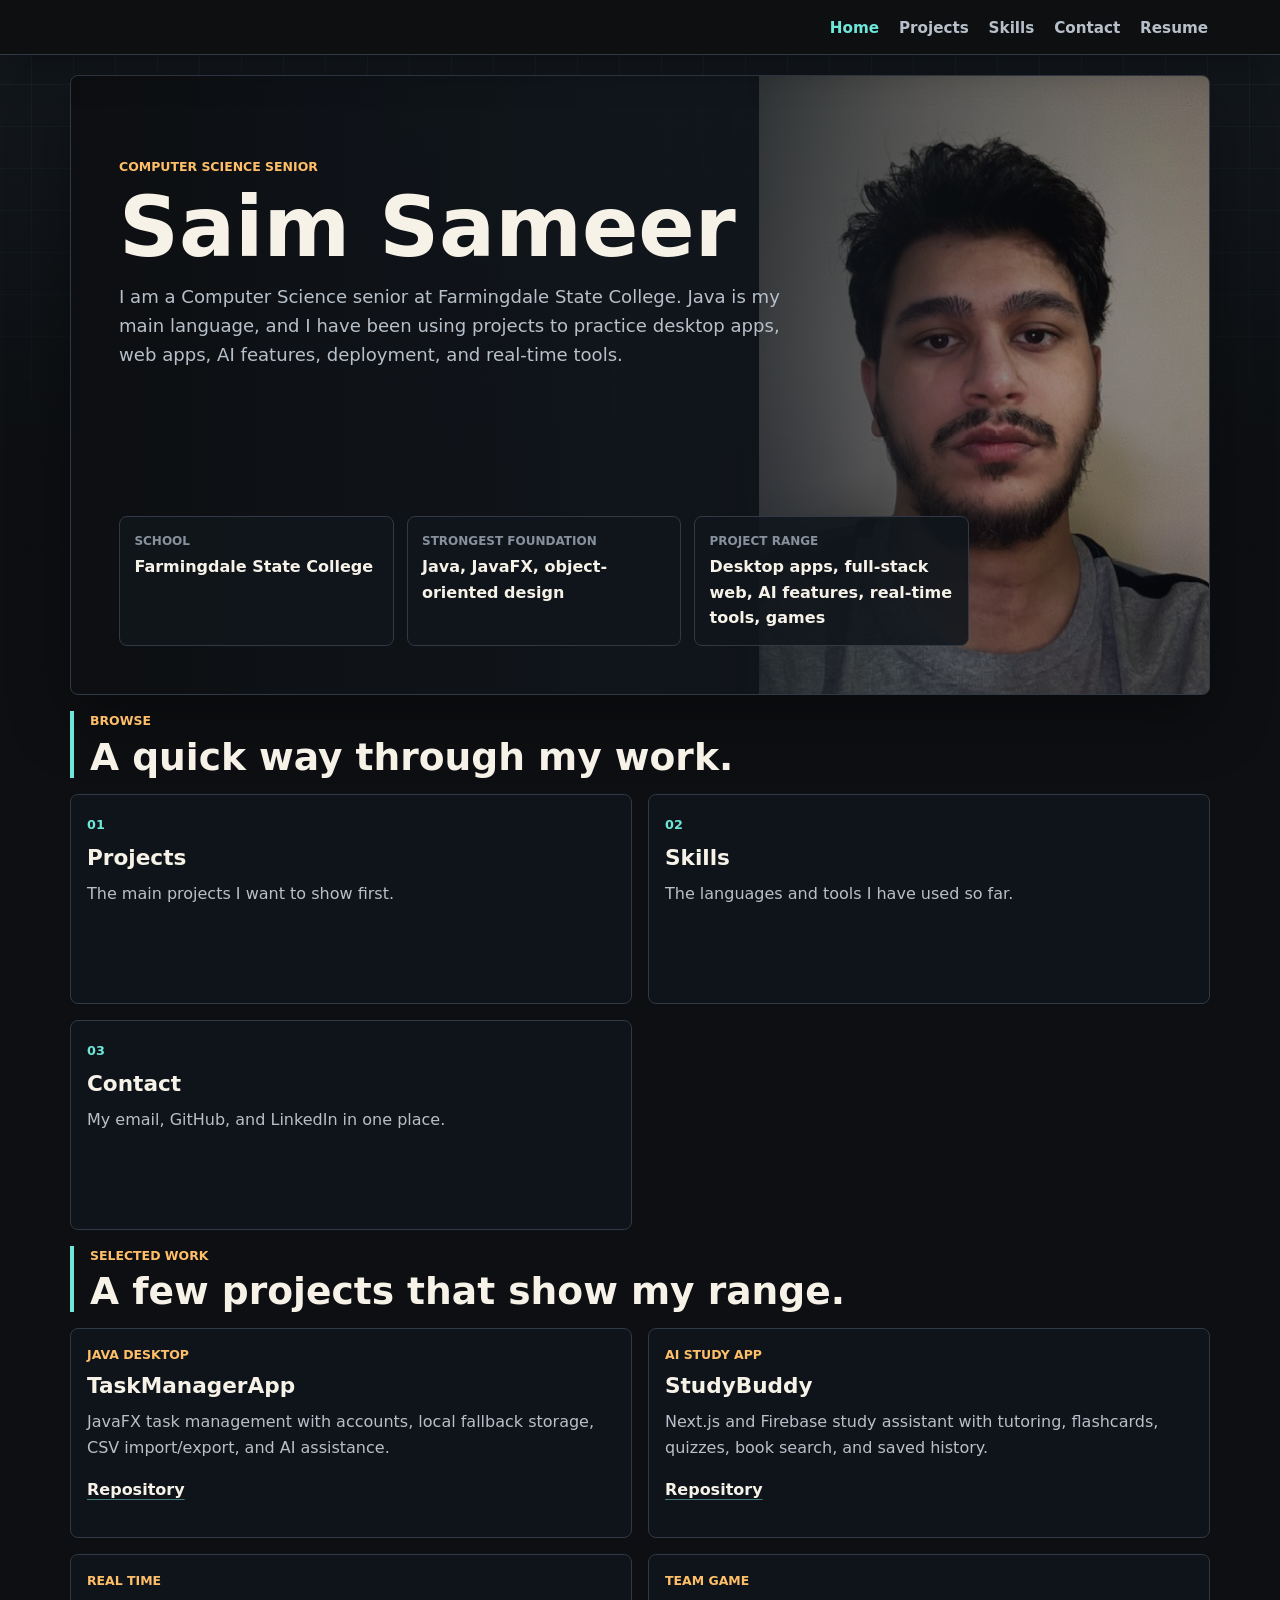
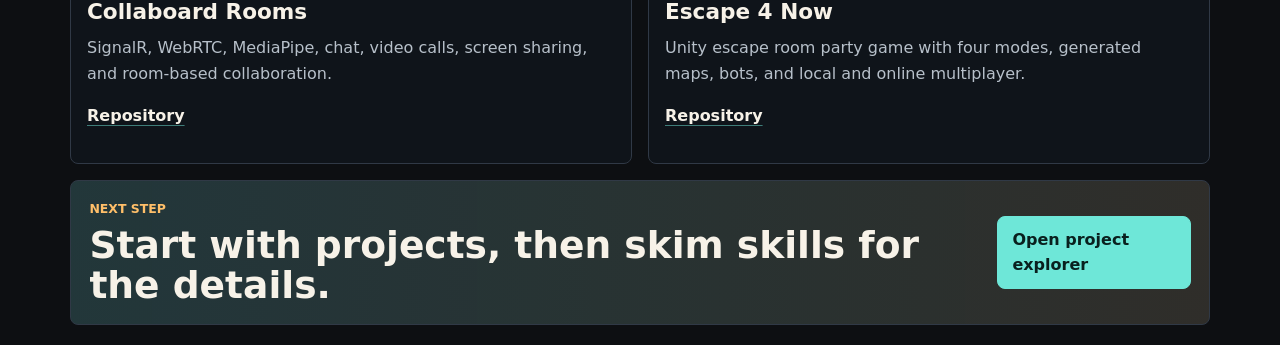
==== index.html @ d72682ab "Add Escape 4 Now, resume, and site polish - Add Escape 4 Now to projects, home spotlight, and skills" ====
<!DOCTYPE html>
<html lang="en">
<head>
    <meta charset="UTF-8">
    <meta name="viewport" content="width=device-width, initial-scale=1">
    <meta
            name="description"
            content="Saim Sameer is a senior Computer Science student at Farmingdale State College with a Java-first foundation and project experience across desktop, web, AI, and real-time applications."
    >
    <meta
            http-equiv="Content-Security-Policy"
            content="default-src 'self'; img-src 'self'; style-src 'self'; script-src 'self'; connect-src 'self'; font-src 'self'; media-src 'self'; frame-src 'none'; base-uri 'self'; form-action 'none'; object-src 'none'; upgrade-insecure-requests"
    >
    <meta name="referrer" content="strict-origin-when-cross-origin">
    <link rel="icon" href="favicon.svg" type="image/svg+xml">
    <meta property="og:type" content="website">
    <meta property="og:site_name" content="Saim Sameer">
    <meta property="og:title" content="Saim Sameer | Computer Science Senior">
    <meta property="og:description" content="Saim Sameer is a senior Computer Science student at Farmingdale State College with a Java-first foundation and project experience across desktop, web, AI, and real-time applications.">
    <meta property="og:url" content="https://sames007.github.io/">
    <meta property="og:image" content="https://sames007.github.io/image/profile.jpg">
    <meta property="og:image:width" content="640">
    <meta property="og:image:height" content="466">
    <meta property="og:image:alt" content="Saim Sameer">
    <meta name="twitter:card" content="summary">
    <title>Saim Sameer | Computer Science Senior</title>
    <link rel="preload" href="image/profile.jpg" as="image">
    <link rel="stylesheet" href="style.css?v=15">
</head>
<body>
<a class="skip-link" href="#content">Skip to content</a>
<div class="page-grid" aria-hidden="true"></div>

<header class="site-header">
    <nav class="site-nav" aria-label="Primary navigation">
        <ul>
            <li><a href="index.html" aria-current="page">Home</a></li>
            <li><a href="projects.html">Projects</a></li>
            <li><a href="skills.html">Skills</a></li>
            <li><a href="contact.html">Contact</a></li>
            <li><a href="resume.pdf" target="_blank" rel="noopener noreferrer">Resume</a></li>
        </ul>
    </nav>
</header>

<main id="content">
    <section class="hero-shell" aria-labelledby="hero-title">
        <div class="hero-copy">
            <p class="eyebrow">Computer Science Senior</p>
            <h1 id="hero-title">Saim Sameer</h1>
            <p>
                I am a Computer Science senior at Farmingdale State College. Java is my
                main language, and I have been using projects to practice desktop apps,
                web apps, AI features, deployment, and real-time tools.
            </p>
        </div>

        <aside class="hero-facts" aria-label="Profile summary">
            <div>
                <span>School</span>
                <strong>Farmingdale State College</strong>
            </div>
            <div>
                <span>Strongest foundation</span>
                <strong>Java, JavaFX, object-oriented design</strong>
            </div>
            <div>
                <span>Project range</span>
                <strong>Desktop apps, full-stack web, AI features, real-time tools, games</strong>
            </div>
        </aside>
    </section>

    <section class="route-section" aria-labelledby="route-title">
        <div class="section-heading">
            <p class="eyebrow">Browse</p>
            <h2 id="route-title">A quick way through my work.</h2>
        </div>
        <div class="route-grid">
            <a class="route-card" href="projects.html">
                <span>01</span>
                <strong>Projects</strong>
                <p>The main projects I want to show first.</p>
            </a>
            <a class="route-card" href="skills.html">
                <span>02</span>
                <strong>Skills</strong>
                <p>The languages and tools I have used so far.</p>
            </a>
            <a class="route-card" href="contact.html">
                <span>03</span>
                <strong>Contact</strong>
                <p>My email, GitHub, and LinkedIn in one place.</p>
            </a>
        </div>
    </section>

    <section class="spotlight-section" aria-labelledby="spotlight-title">
        <div class="section-heading">
            <p class="eyebrow">Selected work</p>
            <h2 id="spotlight-title">A few projects that show my range.</h2>
        </div>
        <div class="spotlight-grid">
            <article class="spotlight-card">
                <p class="panel-label">Java desktop</p>
                <h3>TaskManagerApp</h3>
                <p>JavaFX task management with accounts, local fallback storage, CSV import/export, and AI assistance.</p>
                <a href="https://github.com/sames007/TaskManagerApp" target="_blank" rel="noopener noreferrer">Repository</a>
            </article>
            <article class="spotlight-card">
                <p class="panel-label">AI study app</p>
                <h3>StudyBuddy</h3>
                <p>Next.js and Firebase study assistant with tutoring, flashcards, quizzes, book search, and saved history.</p>
                <a href="https://github.com/sames007/StudyBuddy" target="_blank" rel="noopener noreferrer">Repository</a>
            </article>
            <article class="spotlight-card">
                <p class="panel-label">Real time</p>
                <h3>Collaboard Rooms</h3>
                <p>SignalR, WebRTC, MediaPipe, chat, video calls, screen sharing, and room-based collaboration.</p>
                <a href="https://github.com/sames007/Collaboard_Rooms" target="_blank" rel="noopener noreferrer">Repository</a>
            </article>
            <article class="spotlight-card">
                <p class="panel-label">Team game</p>
                <h3>Escape 4 Now</h3>
                <p>Unity escape room party game with four modes, generated maps, bots, and local and online multiplayer.</p>
                <a href="https://github.com/Cobin-Black/Escape_4_Now" target="_blank" rel="noopener noreferrer">Repository</a>
            </article>
        </div>
    </section>

    <section class="closing-band" aria-labelledby="closing-title">
        <div>
            <p class="eyebrow">Next step</p>
            <h2 id="closing-title">Start with projects, then skim skills for the details.</h2>
        </div>
        <a class="button" href="projects.html">Open project explorer</a>
    </section>
</main>
</body>
</html>
---- style.css ----
:root {
    color-scheme: dark;
    --bg: #0d0f12;
    --surface: #171d23;
    --surface-2: #11161c;
    --surface-3: #202730;
    --border: #303946;
    --text: #f7f2e8;
    --muted: #b7c0ca;
    --soft: #87919d;
    --accent: #6ee7d8;
    --accent-strong: #ffbf69;
    --accent-blue: #8fb7ff;
    --shadow: rgba(0, 0, 0, 0.34);
    --max-width: 1180px;
}

* {
    box-sizing: border-box;
    margin: 0;
    padding: 0;
}

html {
    scroll-behavior: smooth;
}

body {
    background:
        linear-gradient(180deg, rgba(20, 25, 30, 0.96), var(--bg) 460px),
        var(--bg);
    color: var(--text);
    font-family: Inter, ui-sans-serif, system-ui, -apple-system, BlinkMacSystemFont, "Segoe UI", sans-serif;
    line-height: 1.6;
    overflow-x: hidden;
}

img {
    display: block;
    max-width: 100%;
}

a {
    color: inherit;
}

button,
input {
    font: inherit;
}

.page-grid {
    background-image:
        linear-gradient(rgba(110, 231, 216, 0.05) 1px, transparent 1px),
        linear-gradient(90deg, rgba(110, 231, 216, 0.05) 1px, transparent 1px);
    background-position: center top;
    background-size: 42px 42px;
    inset: 0;
    mask-image: linear-gradient(180deg, rgba(0, 0, 0, 0.95), transparent 64%);
    pointer-events: none;
    position: fixed;
    z-index: -1;
}

.skip-link {
    background: var(--accent);
    border-radius: 8px;
    color: #09201e;
    font-weight: 850;
    left: 1rem;
    padding: 0.65rem 0.9rem;
    position: fixed;
    top: 1rem;
    transform: translateY(-160%);
    transition: transform 0.2s ease;
    z-index: 200;
}

.skip-link:focus {
    transform: translateY(0);
}

.site-header {
    background: rgba(13, 15, 18, 0.94);
    border-bottom: 1px solid var(--border);
    box-shadow: 0 14px 35px rgba(0, 0, 0, 0.26);
    position: sticky;
    top: 0;
    z-index: 100;
}

.site-nav {
    align-items: center;
    display: flex;
    gap: 1rem;
    justify-content: flex-end;
    margin: 0 auto;
    max-width: var(--max-width);
    padding: 0.9rem 1.25rem;
}

.site-nav ul {
    display: flex;
    flex-wrap: wrap;
    gap: 0.35rem 1rem;
    justify-content: flex-end;
    list-style: none;
}

.site-nav a {
    border-radius: 8px;
    color: var(--muted);
    font-size: 0.95rem;
    font-weight: 760;
    padding: 0.35rem 0.12rem;
    text-decoration: none;
}

.site-nav a:hover,
.site-nav a:focus-visible,
.site-nav a[aria-current="page"] {
    color: var(--accent);
}

main {
    margin: 0 auto;
    max-width: var(--max-width);
    padding: 1.25rem;
}

.hero-shell {
    background:
        linear-gradient(90deg, rgba(13, 15, 18, 0.98) 0%, rgba(17, 22, 28, 0.94) 50%, rgba(17, 22, 28, 0.2) 100%),
        url("image/profile.jpg");
    background-position: center, right center;
    background-repeat: no-repeat;
    background-size: cover, auto 100%;
    border: 1px solid var(--border);
    border-radius: 8px;
    box-shadow: 0 24px 60px var(--shadow);
    display: grid;
    gap: 3rem;
    min-height: 620px;
    overflow: hidden;
    padding: 3rem;
}

.hero-copy {
    align-self: center;
    max-width: 720px;
}

.eyebrow,
.project-type,
.panel-label {
    color: var(--accent-strong);
    font-size: 0.78rem;
    font-weight: 850;
    letter-spacing: 0;
    text-transform: uppercase;
}

.hero-copy h1 {
    font-size: 5.2rem;
    line-height: 0.95;
    margin-top: 0.7rem;
}

.hero-copy p:not(.eyebrow) {
    color: var(--muted);
    font-size: 1.13rem;
    margin-top: 1rem;
    max-width: 690px;
}

.project-links,
.contact-links {
    display: flex;
    flex-wrap: wrap;
    gap: 0.65rem;
}

.button {
    align-items: center;
    background: var(--accent);
    border: 1px solid var(--accent);
    border-radius: 8px;
    color: #09201e;
    display: inline-flex;
    font-weight: 850;
    justify-content: center;
    min-height: 42px;
    min-width: 128px;
    padding: 0.62rem 0.9rem;
    text-decoration: none;
    transition: background 0.2s ease, border-color 0.2s ease, transform 0.2s ease;
}

.button:hover,
.button:focus-visible {
    background: var(--accent-strong);
    border-color: var(--accent-strong);
    transform: translateY(-2px);
}

.hero-facts {
    align-self: end;
    display: grid;
    gap: 0.8rem;
    grid-template-columns: repeat(3, minmax(0, 1fr));
    max-width: 850px;
}

.hero-facts div,
.route-card,
.spotlight-card,
.skill-column,
.contact-card {
    background: rgba(17, 22, 28, 0.88);
    border: 1px solid var(--border);
    border-radius: 8px;
}

.hero-facts div {
    padding: 0.9rem;
}

.hero-facts span,
.profile-facts dt {
    color: var(--soft);
    display: block;
    font-size: 0.75rem;
    font-weight: 850;
    text-transform: uppercase;
}

.hero-facts strong,
.profile-facts dd {
    color: var(--text);
    display: block;
    font-weight: 760;
    margin-top: 0.2rem;
}

.route-section,
.spotlight-section,
.evidence-section,
.closing-band,
.project-explorer,
.page-hero,
.contact-hero,
.contact-grid {
    margin-top: 1rem;
}

.section-heading,
.page-hero,
.contact-hero {
    border-left: 4px solid var(--accent);
    padding-left: 1rem;
}

.section-heading {
    margin-bottom: 1rem;
}

.section-heading h2,
.page-hero h1,
.contact-hero h1,
.closing-band h2 {
    font-size: 2.35rem;
    line-height: 1.08;
    margin-top: 0.35rem;
}

.route-grid,
.spotlight-grid {
    display: grid;
    gap: 1rem;
    grid-template-columns: repeat(2, minmax(0, 1fr));
}

.route-card,
.spotlight-card {
    color: var(--text);
    display: block;
    min-height: 210px;
    padding: 1rem;
    text-decoration: none;
    transition: border-color 0.2s ease, background 0.2s ease, transform 0.2s ease;
}

.route-card:hover,
.route-card:focus-visible,
.spotlight-card:hover {
    background: var(--surface-3);
    border-color: rgba(110, 231, 216, 0.42);
    transform: translateY(-2px);
}

.route-card span,
.project-index {
    color: var(--accent);
    font-size: 0.8rem;
    font-weight: 900;
}

.route-card strong,
.spotlight-card h3 {
    display: block;
    font-size: 1.35rem;
    line-height: 1.18;
    margin-top: 0.55rem;
}

.route-card p,
.spotlight-card p:not(.panel-label),
.page-hero p,
.contact-hero p,
.contact-card p:not(.panel-label) {
    color: var(--muted);
    margin-top: 0.65rem;
}

.spotlight-card a,
.project-links a,
.contact-links a {
    color: var(--text);
    display: inline-block;
    font-weight: 800;
    margin-top: 1rem;
    text-decoration-color: rgba(110, 231, 216, 0.5);
    text-underline-offset: 0.24rem;
}

.spotlight-card a:hover,
.spotlight-card a:focus-visible,
.project-links a:hover,
.project-links a:focus-visible,
.contact-links a:hover,
.contact-links a:focus-visible {
    color: var(--accent);
}

.closing-band {
    align-items: center;
    background: linear-gradient(90deg, rgba(110, 231, 216, 0.13), rgba(255, 191, 105, 0.1)), var(--surface);
    border: 1px solid var(--border);
    border-radius: 8px;
    display: flex;
    gap: 1rem;
    justify-content: space-between;
    padding: 1.15rem;
}

.page-shell {
    display: grid;
    gap: 1rem;
}

.page-hero {
    background: var(--surface);
    border: 1px solid var(--border);
    border-radius: 8px;
    box-shadow: 0 24px 60px var(--shadow);
    min-height: 300px;
    padding: 2rem;
}

.page-hero h1 {
    max-width: 900px;
}

.page-hero p:not(.eyebrow) {
    font-size: 1.08rem;
    max-width: 760px;
}

.project-explorer {
    background: var(--surface);
    border: 1px solid var(--border);
    border-radius: 8px;
    box-shadow: 0 24px 60px var(--shadow);
    padding: 1rem;
}

.project-tools {
    align-items: end;
    display: grid;
    gap: 0.9rem;
    grid-template-columns: minmax(240px, 0.72fr) 1fr;
    margin-bottom: 1rem;
}

.search-field {
    display: grid;
    gap: 0.35rem;
}

.search-field span {
    color: var(--soft);
    font-size: 0.78rem;
    font-weight: 850;
    text-transform: uppercase;
}

.search-field input {
    background: var(--surface-2);
    border: 1px solid var(--border);
    border-radius: 8px;
    color: var(--text);
    min-height: 42px;
    padding: 0.65rem 0.75rem;
    width: 100%;
}

.search-field input:focus {
    border-color: var(--accent);
    outline: none;
}

.project-count {
    color: var(--accent);
    font-weight: 850;
    margin-bottom: 0.5rem;
}

.filter-buttons {
    display: flex;
    flex-wrap: wrap;
    gap: 0.5rem;
}

.filter-button {
    background: var(--surface-2);
    border: 1px solid var(--border);
    border-radius: 8px;
    color: var(--text);
    cursor: pointer;
    font-weight: 800;
    min-height: 42px;
    padding: 0.55rem 0.75rem;
}

.filter-button:hover,
.filter-button:focus-visible,
.filter-button.is-active {
    border-color: var(--accent);
    color: var(--accent);
}

.project-list {
    display: grid;
    gap: 0.85rem;
}

.project-row {
    background: var(--surface-2);
    border: 1px solid var(--border);
    border-radius: 8px;
    display: grid;
    gap: 1rem;
    grid-template-columns: 44px minmax(0, 1fr) minmax(128px, auto);
    padding: 1rem;
    transition: border-color 0.2s ease, transform 0.2s ease, background 0.2s ease;
}

.project-row:hover {
    background: var(--surface-3);
    border-color: rgba(110, 231, 216, 0.42);
    transform: translateY(-2px);
}

.project-row[hidden],
.empty-state[hidden] {
    display: none;
}

.project-row-top {
    align-items: center;
    display: flex;
    flex-wrap: wrap;
    gap: 0.6rem;
    justify-content: space-between;
}

.project-row-top span {
    border: 1px solid rgba(143, 183, 255, 0.38);
    border-radius: 8px;
    color: var(--accent-blue);
    font-size: 0.78rem;
    font-weight: 800;
    padding: 0.22rem 0.48rem;
}

.project-row h2 {
    font-size: 1.45rem;
    line-height: 1.18;
    margin-top: 0.35rem;
}

.project-row p:not(.project-type) {
    color: var(--muted);
    margin-top: 0.45rem;
}

.proof-list {
    color: var(--muted);
    display: grid;
    gap: 0.35rem;
    list-style-position: inside;
    margin-top: 0.75rem;
}

.project-meta {
    display: flex;
    flex-wrap: wrap;
    gap: 0.45rem;
    margin-top: 0.85rem;
}

.project-meta span,
.skill-column li {
    background: rgba(110, 231, 216, 0.09);
    border: 1px solid rgba(110, 231, 216, 0.22);
    border-radius: 8px;
    color: var(--text);
    font-size: 0.86rem;
    font-weight: 760;
    padding: 0.32rem 0.52rem;
}

.project-links {
    align-content: start;
    justify-content: flex-end;
}

.empty-state {
    background: var(--surface-2);
    border: 1px dashed var(--border);
    border-radius: 8px;
    color: var(--muted);
    padding: 1rem;
}

.skill-board {
    display: grid;
    gap: 1rem;
    grid-template-columns: 1.05fr repeat(3, 1fr);
}

.skill-column {
    min-height: 260px;
    padding: 1rem;
}

.skill-column-strong {
    border-color: rgba(255, 191, 105, 0.42);
}

.skill-column h2 {
    font-size: 2.1rem;
    line-height: 1;
    margin-top: 0.55rem;
}

.skill-column p:not(.panel-label) {
    color: var(--muted);
    margin-top: 0.85rem;
}

.skill-column ul {
    display: flex;
    flex-wrap: wrap;
    gap: 0.5rem;
    list-style: none;
    margin-top: 0.85rem;
}

.evidence-section {
    background: var(--surface);
    border: 1px solid var(--border);
    border-radius: 8px;
    box-shadow: 0 24px 60px var(--shadow);
    padding: 1rem;
}

.evidence-table {
    display: grid;
    gap: 0.55rem;
}

.evidence-table [role="row"] {
    background: var(--surface-2);
    border: 1px solid var(--border);
    border-radius: 8px;
    display: grid;
    gap: 0.85rem;
    grid-template-columns: minmax(130px, 0.7fr) minmax(0, 1.25fr) minmax(0, 1fr);
    padding: 0.85rem;
}

.evidence-table span {
    min-width: 0;
}

.evidence-head {
    color: var(--accent-strong);
    font-size: 0.78rem;
    font-weight: 850;
    text-transform: uppercase;
}

.evidence-table [role="cell"]:first-child {
    color: var(--text);
    font-weight: 850;
}

.evidence-table [role="cell"]:not(:first-child) {
    color: var(--muted);
}

.contact-hero {
    align-items: center;
    background: var(--surface);
    border: 1px solid var(--border);
    border-radius: 8px;
    box-shadow: 0 24px 60px var(--shadow);
    display: grid;
    gap: 1rem;
    grid-template-columns: minmax(0, 1fr) 260px;
    min-height: 360px;
    padding: 2rem;
}

.contact-photo {
    aspect-ratio: 1;
    border: 4px solid rgba(110, 231, 216, 0.75);
    border-radius: 8px;
    object-fit: cover;
    width: 260px;
}

.contact-grid {
    display: grid;
    gap: 1rem;
    grid-template-columns: minmax(0, 1.15fr) minmax(300px, 0.85fr);
}

.contact-card {
    padding: 1rem;
}

.contact-card-primary {
    border-color: rgba(110, 231, 216, 0.35);
}

.contact-card h2 {
    font-size: 2rem;
    line-height: 1.1;
    margin-top: 0.55rem;
}

.contact-links {
    margin-top: 1rem;
}

.contact-links a {
    margin-top: 0;
}

.profile-facts {
    display: grid;
    gap: 0.75rem;
}

.profile-facts div {
    border-top: 1px solid var(--border);
    padding-top: 0.75rem;
}

@media (max-width: 1040px) {
    .hero-shell {
        background:
            linear-gradient(90deg, rgba(13, 15, 18, 0.98), rgba(17, 22, 28, 0.84)),
            url("image/profile.jpg");
        background-position: center, right center;
        background-repeat: no-repeat;
        background-size: cover, auto 100%;
    }

    .hero-facts,
    .route-grid,
    .spotlight-grid,
    .skill-board,
    .contact-grid {
        grid-template-columns: 1fr;
    }

    .project-tools,
    .contact-hero {
        grid-template-columns: 1fr;
    }

    .contact-photo {
        width: 180px;
    }
}

@media (max-width: 760px) {
    body {
        line-height: 1.55;
    }

    .site-nav {
        display: block;
        padding: 0.65rem 0.75rem;
    }

    .site-nav ul {
        display: grid;
        gap: 0.35rem;
        grid-template-columns: repeat(5, minmax(0, 1fr));
        width: 100%;
    }

    .site-nav a {
        background: rgba(17, 22, 28, 0.82);
        border: 1px solid var(--border);
        display: flex;
        font-size: 0.86rem;
        justify-content: center;
        min-height: 44px;
        padding: 0.5rem 0.25rem;
        text-align: center;
    }

    .site-nav a[aria-current="page"] {
        background: rgba(110, 231, 216, 0.1);
        border-color: rgba(110, 231, 216, 0.42);
    }

    main {
        padding: 0.75rem;
    }

    .hero-shell {
        background:
            linear-gradient(180deg, rgba(13, 15, 18, 0.94), rgba(17, 22, 28, 0.94)),
            url("image/profile.jpg");
        background-position: center, center top;
        background-repeat: no-repeat;
        background-size: cover, cover;
        gap: 1rem;
        min-height: auto;
        padding: 1rem;
    }

    .hero-copy h1 {
        font-size: clamp(2.65rem, 14vw, 3.35rem);
    }

    .hero-copy p:not(.eyebrow),
    .page-hero p:not(.eyebrow),
    .contact-hero p:not(.eyebrow) {
        font-size: 1rem;
    }

    .hero-facts {
        gap: 0.65rem;
    }

    .hero-facts div,
    .route-card,
    .spotlight-card,
    .skill-column,
    .contact-card {
        padding: 0.85rem;
    }

    .section-heading h2,
    .page-hero h1,
    .contact-hero h1,
    .closing-band h2 {
        font-size: clamp(1.65rem, 8vw, 1.95rem);
    }

    .page-hero,
    .contact-hero {
        min-height: auto;
        padding: 1rem;
    }

    .project-explorer,
    .evidence-section {
        padding: 0.75rem;
    }

    .search-field input {
        min-height: 48px;
    }

    .filter-buttons {
        display: grid;
        grid-template-columns: repeat(5, minmax(0, 1fr));
    }

    .filter-button {
        min-height: 44px;
        padding: 0.5rem 0.25rem;
    }

    .project-row {
        grid-template-columns: 1fr;
        padding: 0.85rem;
    }

    .project-row-top {
        align-items: flex-start;
        flex-direction: column;
    }

    .project-row h2 {
        font-size: 1.28rem;
    }

    .project-meta span,
    .skill-column li {
        font-size: 0.82rem;
    }

    .project-links {
        border-top: 1px solid var(--border);
        display: grid;
        grid-template-columns: 1fr;
        justify-content: flex-start;
        padding-top: 0.75rem;
    }

    .project-links a,
    .contact-links a {
        background: rgba(13, 15, 18, 0.34);
        border: 1px solid var(--border);
        border-radius: 8px;
        display: flex;
        justify-content: center;
        margin-top: 0;
        min-height: 44px;
        padding: 0.55rem 0.75rem;
        text-align: center;
        text-decoration: none;
    }

    .skill-column {
        min-height: auto;
    }

    .contact-photo {
        justify-self: start;
        width: 144px;
    }

    .evidence-table [role="row"] {
        grid-template-columns: 1fr;
    }

    .evidence-head {
        display: none;
    }

    .closing-band {
        align-items: flex-start;
        flex-direction: column;
    }

    .closing-band .button {
        width: 100%;
    }
}

@media (max-width: 430px) {
    .site-nav,
    main {
        padding-left: 0.65rem;
        padding-right: 0.65rem;
    }

    .hero-copy h1 {
        font-size: clamp(2.35rem, 15vw, 2.75rem);
    }

    .contact-links {
        flex-direction: column;
    }

    .button {
        width: 100%;
    }

    .project-type,
    .panel-label,
    .eyebrow {
        font-size: 0.72rem;
    }
}

@media (max-width: 360px) {
    .site-nav a,
    .filter-button {
        font-size: 0.78rem;
    }

    .filter-buttons {
        gap: 0.3rem;
    }

    .project-meta,
    .skill-column ul {
        gap: 0.35rem;
    }
}
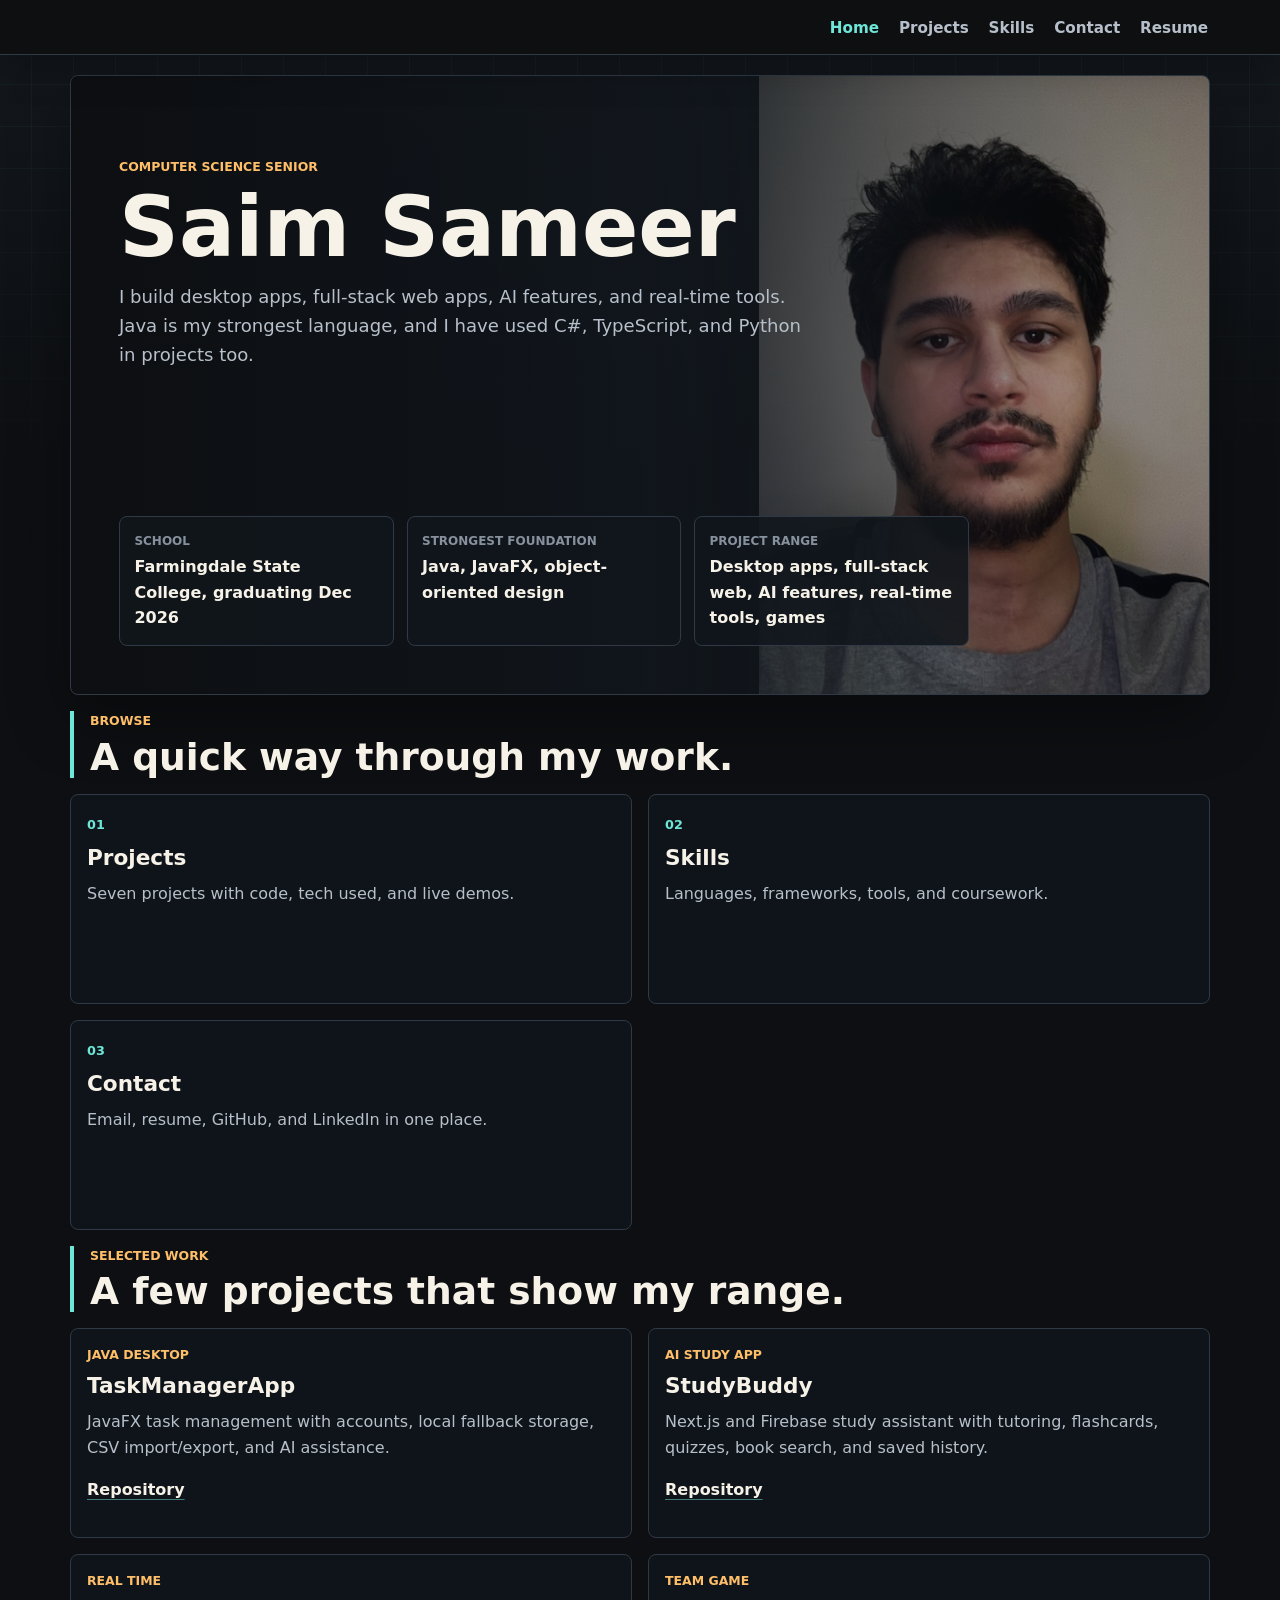
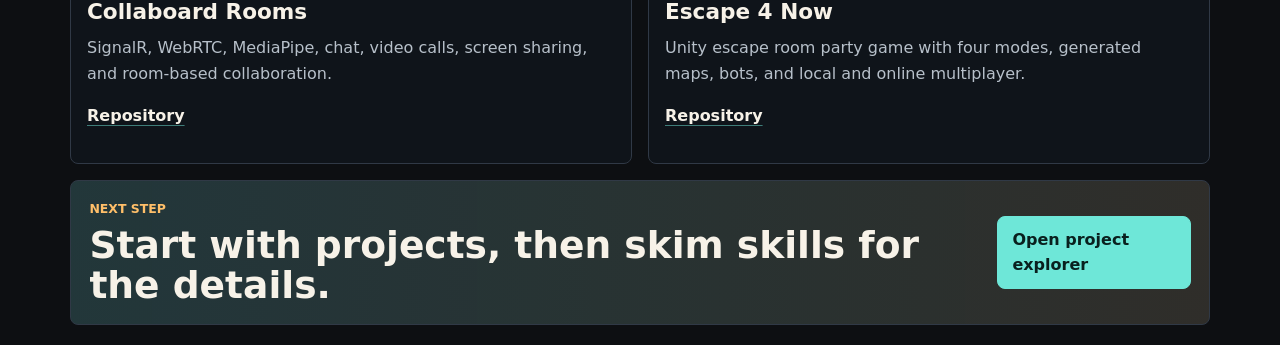
==== commit f361a86d: "Add graduation date, coursework, and clearer copy - Show the December 2026 graduation on the home an" ====
--- a/index.html
+++ b/index.html
@@ -25,7 +25,7 @@
     <meta name="twitter:card" content="summary">
     <title>Saim Sameer | Computer Science Senior</title>
     <link rel="preload" href="image/profile.jpg" as="image">
-    <link rel="stylesheet" href="style.css?v=15">
+    <link rel="stylesheet" href="style.css?v=16">
 </head>
 <body>
 <a class="skip-link" href="#content">Skip to content</a>
@@ -49,16 +49,16 @@
             <p class="eyebrow">Computer Science Senior</p>
             <h1 id="hero-title">Saim Sameer</h1>
             <p>
-                I am a Computer Science senior at Farmingdale State College. Java is my
-                main language, and I have been using projects to practice desktop apps,
-                web apps, AI features, deployment, and real-time tools.
+                I build desktop apps, full-stack web apps, AI features, and real-time
+                tools. Java is my strongest language, and I have used C#, TypeScript,
+                and Python in projects too.
             </p>
         </div>
 
         <aside class="hero-facts" aria-label="Profile summary">
             <div>
                 <span>School</span>
-                <strong>Farmingdale State College</strong>
+                <strong>Farmingdale State College, graduating Dec 2026</strong>
             </div>
             <div>
                 <span>Strongest foundation</span>
@@ -80,17 +80,17 @@
             <a class="route-card" href="projects.html">
                 <span>01</span>
                 <strong>Projects</strong>
-                <p>The main projects I want to show first.</p>
+                <p>Seven projects with code, tech used, and live demos.</p>
             </a>
             <a class="route-card" href="skills.html">
                 <span>02</span>
                 <strong>Skills</strong>
-                <p>The languages and tools I have used so far.</p>
+                <p>Languages, frameworks, tools, and coursework.</p>
             </a>
             <a class="route-card" href="contact.html">
                 <span>03</span>
                 <strong>Contact</strong>
-                <p>My email, GitHub, and LinkedIn in one place.</p>
+                <p>Email, resume, GitHub, and LinkedIn in one place.</p>
             </a>
         </div>
     </section>
--- a/style.css
+++ b/style.css
@@ -520,7 +520,8 @@
 }
 
 .project-meta span,
-.skill-column li {
+.skill-column li,
+.course-list li {
     background: rgba(110, 231, 216, 0.09);
     border: 1px solid rgba(110, 231, 216, 0.22);
     border-radius: 8px;
@@ -535,6 +536,14 @@
     justify-content: flex-end;
 }
 
+.project-row .link-note {
+    color: var(--soft);
+    flex-basis: 100%;
+    font-size: 0.78rem;
+    margin-top: 0.1rem;
+    text-align: right;
+}
+
 .empty-state {
     background: var(--surface-2);
     border: 1px dashed var(--border);
@@ -569,7 +578,8 @@
     margin-top: 0.85rem;
 }
 
-.skill-column ul {
+.skill-column ul,
+.course-list {
     display: flex;
     flex-wrap: wrap;
     gap: 0.5rem;
@@ -802,7 +812,7 @@
 
     .filter-buttons {
         display: grid;
-        grid-template-columns: repeat(5, minmax(0, 1fr));
+        grid-template-columns: repeat(3, minmax(0, 1fr));
     }
 
     .filter-button {
@@ -835,6 +845,10 @@
         grid-template-columns: 1fr;
         justify-content: flex-start;
         padding-top: 0.75rem;
+    }
+
+    .project-row .link-note {
+        text-align: left;
     }
 
     .project-links a,
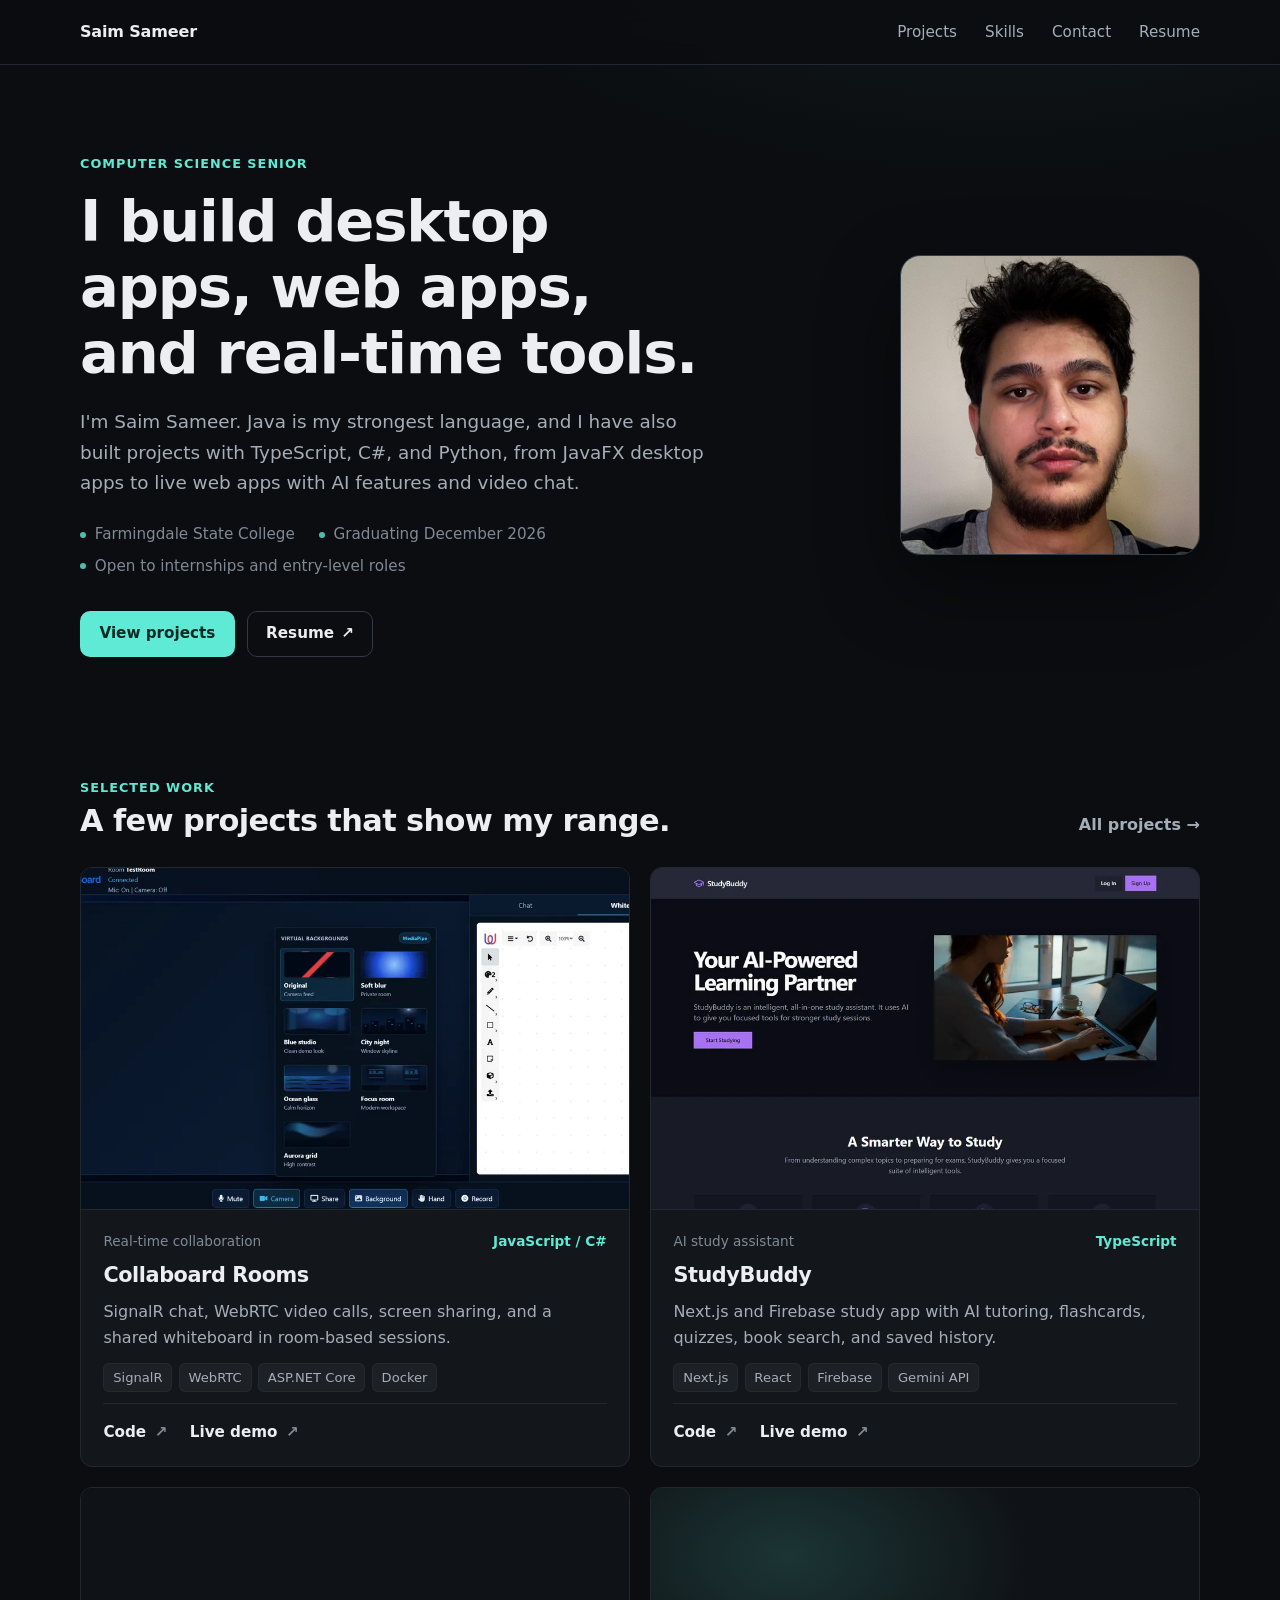
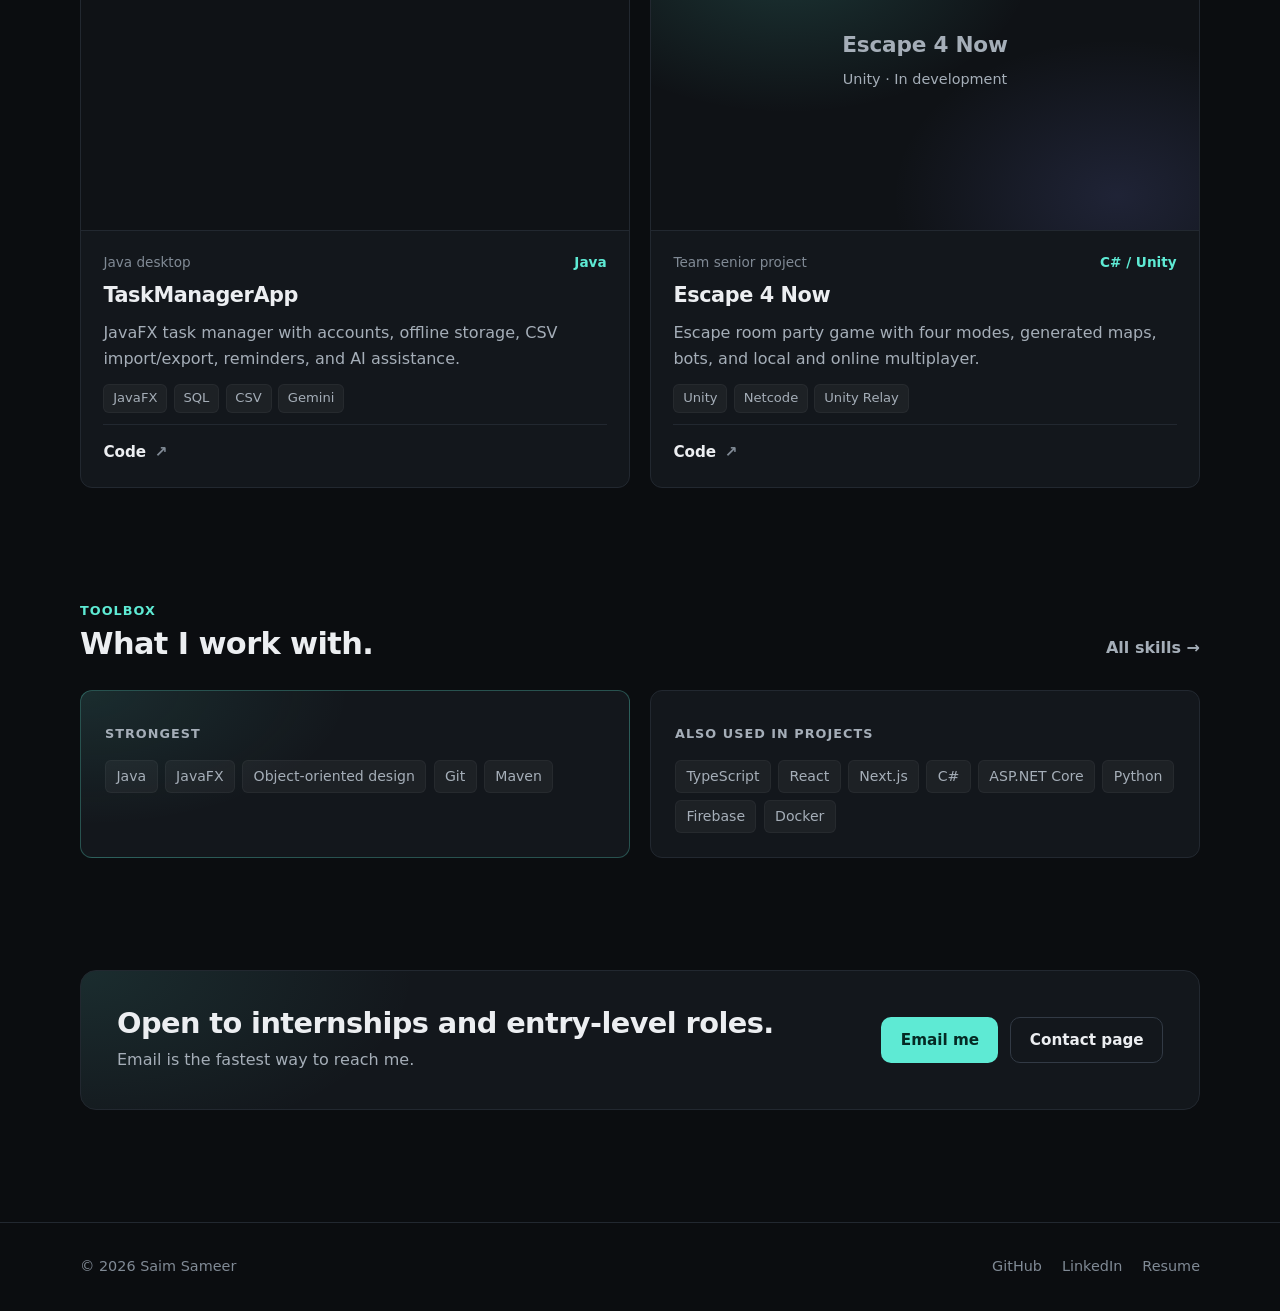
==== commit 833ddf58: "Redesign the site with a refined dark theme - Rewrite the stylesheet: one accent color, lighter type" ====
--- a/index.html
+++ b/index.html
@@ -13,6 +13,8 @@
     >
     <meta name="referrer" content="strict-origin-when-cross-origin">
     <link rel="icon" href="favicon.svg" type="image/svg+xml">
+    <link rel="canonical" href="https://sames007.github.io/">
+    <meta name="theme-color" content="#0b0d10">
     <meta property="og:type" content="website">
     <meta property="og:site_name" content="Saim Sameer">
     <meta property="og:title" content="Saim Sameer | Computer Science Senior">
@@ -25,116 +27,219 @@
     <meta name="twitter:card" content="summary">
     <title>Saim Sameer | Computer Science Senior</title>
     <link rel="preload" href="image/profile.jpg" as="image">
-    <link rel="stylesheet" href="style.css?v=16">
+    <link rel="stylesheet" href="style.css?v=21">
+    <script type="application/ld+json">
+        {
+            "@context": "https://schema.org",
+            "@type": "Person",
+            "name": "Saim Sameer",
+            "url": "https://sames007.github.io/",
+            "image": "https://sames007.github.io/image/profile.jpg",
+            "jobTitle": "Computer Science student",
+            "alumniOf": {
+                "@type": "CollegeOrUniversity",
+                "name": "Farmingdale State College"
+            },
+            "knowsAbout": ["Java", "JavaFX", "TypeScript", "C#", "React", "Next.js", "ASP.NET Core"],
+            "sameAs": [
+                "https://github.com/sames007",
+                "https://www.linkedin.com/in/saim-sameer-6849b934a/"
+            ]
+        }
+    </script>
 </head>
 <body>
 <a class="skip-link" href="#content">Skip to content</a>
-<div class="page-grid" aria-hidden="true"></div>
 
 <header class="site-header">
-    <nav class="site-nav" aria-label="Primary navigation">
+    <div class="container header-inner">
+        <a class="brand" href="index.html" aria-current="page">Saim Sameer</a>
+        <nav class="site-nav" aria-label="Primary navigation">
+            <ul>
+                <li><a href="projects.html">Projects</a></li>
+                <li><a href="skills.html">Skills</a></li>
+                <li><a href="contact.html">Contact</a></li>
+                <li><a href="resume.pdf" target="_blank" rel="noopener noreferrer">Resume</a></li>
+            </ul>
+        </nav>
+    </div>
+</header>
+
+<main id="content">
+    <section class="container hero" aria-labelledby="hero-title">
+        <div>
+            <p class="eyebrow">Computer Science senior</p>
+            <h1 id="hero-title">I build desktop apps, web apps, and real-time tools.</h1>
+            <p class="lead">
+                I'm Saim Sameer. Java is my strongest language, and I have also built projects
+                with TypeScript, C#, and Python, from JavaFX desktop apps to live web apps
+                with AI features and video chat.
+            </p>
+            <ul class="hero-meta">
+                <li>Farmingdale State College</li>
+                <li>Graduating December 2026</li>
+                <li>Open to internships and entry-level roles</li>
+            </ul>
+            <div class="actions">
+                <a class="btn btn-primary" href="projects.html">View projects</a>
+                <a class="btn btn-ghost" href="resume.pdf" target="_blank" rel="noopener noreferrer">Resume <span aria-hidden="true">↗</span></a>
+            </div>
+        </div>
+        <img class="portrait" src="image/profile.jpg" alt="Saim Sameer" width="640" height="466">
+    </section>
+
+    <section class="container section" aria-labelledby="work-title">
+        <div class="section-head">
+            <div>
+                <p class="eyebrow">Selected work</p>
+                <h2 id="work-title">A few projects that show my range.</h2>
+            </div>
+            <a class="text-link" href="projects.html">All projects <span aria-hidden="true">→</span></a>
+        </div>
+
+        <div class="card-grid">
+            <article class="card">
+                <div class="card-media">
+                    <img src="image/projects/collaboard-rooms.webp" alt="Collaboard Rooms with the whiteboard open and the virtual background picker" width="960" height="600" loading="lazy" decoding="async">
+                </div>
+                <div class="card-body">
+                    <p class="card-kicker"><span>Real-time collaboration</span><span>JavaScript / C#</span></p>
+                    <h3>Collaboard Rooms</h3>
+                    <p>SignalR chat, WebRTC video calls, screen sharing, and a shared whiteboard in room-based sessions.</p>
+                    <ul class="tags" aria-label="Technologies">
+                        <li>SignalR</li>
+                        <li>WebRTC</li>
+                        <li>ASP.NET Core</li>
+                        <li>Docker</li>
+                    </ul>
+                    <div class="card-links">
+                        <a href="https://github.com/sames007/Collaboard_Rooms" target="_blank" rel="noopener noreferrer">Code <span aria-hidden="true">↗</span></a>
+                        <a href="https://collaboard-rooms.onrender.com/index.html#room=resume-demo" target="_blank" rel="noopener noreferrer">Live demo <span aria-hidden="true">↗</span></a>
+                    </div>
+                </div>
+            </article>
+
+            <article class="card">
+                <div class="card-media">
+                    <img src="image/projects/studybuddy.webp" alt="StudyBuddy home page" width="960" height="600" loading="lazy" decoding="async">
+                </div>
+                <div class="card-body">
+                    <p class="card-kicker"><span>AI study assistant</span><span>TypeScript</span></p>
+                    <h3>StudyBuddy</h3>
+                    <p>Next.js and Firebase study app with AI tutoring, flashcards, quizzes, book search, and saved history.</p>
+                    <ul class="tags" aria-label="Technologies">
+                        <li>Next.js</li>
+                        <li>React</li>
+                        <li>Firebase</li>
+                        <li>Gemini API</li>
+                    </ul>
+                    <div class="card-links">
+                        <a href="https://github.com/sames007/StudyBuddy" target="_blank" rel="noopener noreferrer">Code <span aria-hidden="true">↗</span></a>
+                        <a href="https://studybuddy-backend--studybuddy-4f855.us-central1.hosted.app" target="_blank" rel="noopener noreferrer">Live demo <span aria-hidden="true">↗</span></a>
+                    </div>
+                </div>
+            </article>
+
+            <article class="card">
+                <div class="card-media">
+                    <img src="image/projects/taskmanager.webp" alt="TaskManagerApp dashboard with task table and calendar" width="960" height="600" loading="lazy" decoding="async">
+                </div>
+                <div class="card-body">
+                    <p class="card-kicker"><span>Java desktop</span><span>Java</span></p>
+                    <h3>TaskManagerApp</h3>
+                    <p>JavaFX task manager with accounts, offline storage, CSV import/export, reminders, and AI assistance.</p>
+                    <ul class="tags" aria-label="Technologies">
+                        <li>JavaFX</li>
+                        <li>SQL</li>
+                        <li>CSV</li>
+                        <li>Gemini</li>
+                    </ul>
+                    <div class="card-links">
+                        <a href="https://github.com/sames007/TaskManagerApp" target="_blank" rel="noopener noreferrer">Code <span aria-hidden="true">↗</span></a>
+                    </div>
+                </div>
+            </article>
+
+            <article class="card">
+                <div class="card-media is-placeholder" aria-hidden="true">
+                    <p class="placeholder-title">Escape 4 Now</p>
+                    <p class="placeholder-note">Unity · In development</p>
+                </div>
+                <div class="card-body">
+                    <p class="card-kicker"><span>Team senior project</span><span>C# / Unity</span></p>
+                    <h3>Escape 4 Now</h3>
+                    <p>Escape room party game with four modes, generated maps, bots, and local and online multiplayer.</p>
+                    <ul class="tags" aria-label="Technologies">
+                        <li>Unity</li>
+                        <li>Netcode</li>
+                        <li>Unity Relay</li>
+                    </ul>
+                    <div class="card-links">
+                        <a href="https://github.com/Cobin-Black/Escape_4_Now" target="_blank" rel="noopener noreferrer">Code <span aria-hidden="true">↗</span></a>
+                    </div>
+                </div>
+            </article>
+        </div>
+    </section>
+
+    <section class="container section" aria-labelledby="tools-title">
+        <div class="section-head">
+            <div>
+                <p class="eyebrow">Toolbox</p>
+                <h2 id="tools-title">What I work with.</h2>
+            </div>
+            <a class="text-link" href="skills.html">All skills <span aria-hidden="true">→</span></a>
+        </div>
+        <div class="skill-grid">
+            <div class="panel panel-strong">
+                <p class="eyebrow">Strongest</p>
+                <ul class="chips">
+                    <li>Java</li>
+                    <li>JavaFX</li>
+                    <li>Object-oriented design</li>
+                    <li>Git</li>
+                    <li>Maven</li>
+                </ul>
+            </div>
+            <div class="panel">
+                <p class="eyebrow">Also used in projects</p>
+                <ul class="chips">
+                    <li>TypeScript</li>
+                    <li>React</li>
+                    <li>Next.js</li>
+                    <li>C#</li>
+                    <li>ASP.NET Core</li>
+                    <li>Python</li>
+                    <li>Firebase</li>
+                    <li>Docker</li>
+                </ul>
+            </div>
+        </div>
+    </section>
+
+    <section class="container section" aria-labelledby="cta-title">
+        <div class="cta">
+            <div>
+                <h2 id="cta-title">Open to internships and entry-level roles.</h2>
+                <p>Email is the fastest way to reach me.</p>
+            </div>
+            <div class="actions">
+                <a class="btn btn-primary" href="mailto:sames@farmingdale.edu">Email me</a>
+                <a class="btn btn-ghost" href="contact.html">Contact page</a>
+            </div>
+        </div>
+    </section>
+</main>
+
+<footer class="site-footer">
+    <div class="container footer-inner">
+        <p>© 2026 Saim Sameer</p>
         <ul>
-            <li><a href="index.html" aria-current="page">Home</a></li>
-            <li><a href="projects.html">Projects</a></li>
-            <li><a href="skills.html">Skills</a></li>
-            <li><a href="contact.html">Contact</a></li>
+            <li><a href="https://github.com/sames007" target="_blank" rel="noopener noreferrer">GitHub</a></li>
+            <li><a href="https://www.linkedin.com/in/saim-sameer-6849b934a/" target="_blank" rel="noopener noreferrer">LinkedIn</a></li>
             <li><a href="resume.pdf" target="_blank" rel="noopener noreferrer">Resume</a></li>
         </ul>
-    </nav>
-</header>
-
-<main id="content">
-    <section class="hero-shell" aria-labelledby="hero-title">
-        <div class="hero-copy">
-            <p class="eyebrow">Computer Science Senior</p>
-            <h1 id="hero-title">Saim Sameer</h1>
-            <p>
-                I build desktop apps, full-stack web apps, AI features, and real-time
-                tools. Java is my strongest language, and I have used C#, TypeScript,
-                and Python in projects too.
-            </p>
-        </div>
-
-        <aside class="hero-facts" aria-label="Profile summary">
-            <div>
-                <span>School</span>
-                <strong>Farmingdale State College, graduating Dec 2026</strong>
-            </div>
-            <div>
-                <span>Strongest foundation</span>
-                <strong>Java, JavaFX, object-oriented design</strong>
-            </div>
-            <div>
-                <span>Project range</span>
-                <strong>Desktop apps, full-stack web, AI features, real-time tools, games</strong>
-            </div>
-        </aside>
-    </section>
-
-    <section class="route-section" aria-labelledby="route-title">
-        <div class="section-heading">
-            <p class="eyebrow">Browse</p>
-            <h2 id="route-title">A quick way through my work.</h2>
-        </div>
-        <div class="route-grid">
-            <a class="route-card" href="projects.html">
-                <span>01</span>
-                <strong>Projects</strong>
-                <p>Seven projects with code, tech used, and live demos.</p>
-            </a>
-            <a class="route-card" href="skills.html">
-                <span>02</span>
-                <strong>Skills</strong>
-                <p>Languages, frameworks, tools, and coursework.</p>
-            </a>
-            <a class="route-card" href="contact.html">
-                <span>03</span>
-                <strong>Contact</strong>
-                <p>Email, resume, GitHub, and LinkedIn in one place.</p>
-            </a>
-        </div>
-    </section>
-
-    <section class="spotlight-section" aria-labelledby="spotlight-title">
-        <div class="section-heading">
-            <p class="eyebrow">Selected work</p>
-            <h2 id="spotlight-title">A few projects that show my range.</h2>
-        </div>
-        <div class="spotlight-grid">
-            <article class="spotlight-card">
-                <p class="panel-label">Java desktop</p>
-                <h3>TaskManagerApp</h3>
-                <p>JavaFX task management with accounts, local fallback storage, CSV import/export, and AI assistance.</p>
-                <a href="https://github.com/sames007/TaskManagerApp" target="_blank" rel="noopener noreferrer">Repository</a>
-            </article>
-            <article class="spotlight-card">
-                <p class="panel-label">AI study app</p>
-                <h3>StudyBuddy</h3>
-                <p>Next.js and Firebase study assistant with tutoring, flashcards, quizzes, book search, and saved history.</p>
-                <a href="https://github.com/sames007/StudyBuddy" target="_blank" rel="noopener noreferrer">Repository</a>
-            </article>
-            <article class="spotlight-card">
-                <p class="panel-label">Real time</p>
-                <h3>Collaboard Rooms</h3>
-                <p>SignalR, WebRTC, MediaPipe, chat, video calls, screen sharing, and room-based collaboration.</p>
-                <a href="https://github.com/sames007/Collaboard_Rooms" target="_blank" rel="noopener noreferrer">Repository</a>
-            </article>
-            <article class="spotlight-card">
-                <p class="panel-label">Team game</p>
-                <h3>Escape 4 Now</h3>
-                <p>Unity escape room party game with four modes, generated maps, bots, and local and online multiplayer.</p>
-                <a href="https://github.com/Cobin-Black/Escape_4_Now" target="_blank" rel="noopener noreferrer">Repository</a>
-            </article>
-        </div>
-    </section>
-
-    <section class="closing-band" aria-labelledby="closing-title">
-        <div>
-            <p class="eyebrow">Next step</p>
-            <h2 id="closing-title">Start with projects, then skim skills for the details.</h2>
-        </div>
-        <a class="button" href="projects.html">Open project explorer</a>
-    </section>
-</main>
+    </div>
+</footer>
 </body>
 </html>
--- a/style.css
+++ b/style.css
@@ -1,21 +1,25 @@
 :root {
     color-scheme: dark;
-    --bg: #0d0f12;
-    --surface: #171d23;
-    --surface-2: #11161c;
-    --surface-3: #202730;
-    --border: #303946;
-    --text: #f7f2e8;
-    --muted: #b7c0ca;
-    --soft: #87919d;
-    --accent: #6ee7d8;
-    --accent-strong: #ffbf69;
-    --accent-blue: #8fb7ff;
-    --shadow: rgba(0, 0, 0, 0.34);
-    --max-width: 1180px;
-}
-
-* {
+    --bg: #0b0d10;
+    --surface: #13171c;
+    --surface-hover: #171c22;
+    --media: #0f1216;
+    --border: #222830;
+    --border-strong: #323a45;
+    --text: #eceef1;
+    --muted: #a5aeb8;
+    --faint: #808a95;
+    --accent: #5eead4;
+    --accent-soft: rgba(94, 234, 212, 0.1);
+    --accent-ink: #052a24;
+    --radius: 12px;
+    --max: 1120px;
+    --header-h: 64px;
+}
+
+*,
+*::before,
+*::after {
     box-sizing: border-box;
     margin: 0;
     padding: 0;
@@ -23,20 +27,24 @@
 
 html {
     scroll-behavior: smooth;
+    scroll-padding-top: calc(var(--header-h) + 1rem);
 }
 
 body {
     background:
-        linear-gradient(180deg, rgba(20, 25, 30, 0.96), var(--bg) 460px),
+        radial-gradient(56rem 28rem at 78% -8rem, rgba(94, 234, 212, 0.07), transparent 70%),
         var(--bg);
     color: var(--text);
-    font-family: Inter, ui-sans-serif, system-ui, -apple-system, BlinkMacSystemFont, "Segoe UI", sans-serif;
-    line-height: 1.6;
-    overflow-x: hidden;
+    font-family: ui-sans-serif, system-ui, -apple-system, "Segoe UI", Roboto, "Helvetica Neue", Arial, sans-serif;
+    font-size: 1rem;
+    line-height: 1.65;
+    min-height: 100vh;
+    -webkit-font-smoothing: antialiased;
 }
 
 img {
     display: block;
+    height: auto;
     max-width: 100%;
 }
 
@@ -46,372 +54,485 @@
 
 button,
 input {
+    color: inherit;
     font: inherit;
 }
 
-.page-grid {
-    background-image:
-        linear-gradient(rgba(110, 231, 216, 0.05) 1px, transparent 1px),
-        linear-gradient(90deg, rgba(110, 231, 216, 0.05) 1px, transparent 1px);
-    background-position: center top;
-    background-size: 42px 42px;
-    inset: 0;
-    mask-image: linear-gradient(180deg, rgba(0, 0, 0, 0.95), transparent 64%);
-    pointer-events: none;
-    position: fixed;
-    z-index: -1;
+h1,
+h2,
+h3 {
+    font-weight: 650;
+    letter-spacing: -0.02em;
+    line-height: 1.15;
+}
+
+ul {
+    list-style: none;
+}
+
+.container {
+    margin-inline: auto;
+    width: min(100% - 2.5rem, var(--max));
+}
+
+.visually-hidden {
+    clip: rect(0 0 0 0);
+    clip-path: inset(50%);
+    height: 1px;
+    overflow: hidden;
+    position: absolute;
+    white-space: nowrap;
+    width: 1px;
 }
 
 .skip-link {
     background: var(--accent);
     border-radius: 8px;
-    color: #09201e;
-    font-weight: 850;
+    color: var(--accent-ink);
+    font-weight: 600;
     left: 1rem;
-    padding: 0.65rem 0.9rem;
+    padding: 0.6rem 0.9rem;
     position: fixed;
-    top: 1rem;
-    transform: translateY(-160%);
-    transition: transform 0.2s ease;
+    text-decoration: none;
+    top: 0.75rem;
+    transform: translateY(-200%);
     z-index: 200;
 }
 
 .skip-link:focus {
-    transform: translateY(0);
-}
+    transform: none;
+}
+
+a:focus-visible,
+button:focus-visible,
+input:focus-visible {
+    outline: 2px solid var(--accent);
+    outline-offset: 3px;
+}
+
+/* Header */
 
 .site-header {
-    background: rgba(13, 15, 18, 0.94);
+    backdrop-filter: blur(12px);
+    background: rgba(11, 13, 16, 0.82);
     border-bottom: 1px solid var(--border);
-    box-shadow: 0 14px 35px rgba(0, 0, 0, 0.26);
     position: sticky;
     top: 0;
     z-index: 100;
 }
 
-.site-nav {
+.header-inner {
     align-items: center;
     display: flex;
-    gap: 1rem;
-    justify-content: flex-end;
-    margin: 0 auto;
-    max-width: var(--max-width);
-    padding: 0.9rem 1.25rem;
+    gap: 1.5rem;
+    justify-content: space-between;
+    min-height: var(--header-h);
+}
+
+.brand {
+    font-weight: 650;
+    letter-spacing: -0.01em;
+    text-decoration: none;
 }
 
 .site-nav ul {
     display: flex;
-    flex-wrap: wrap;
-    gap: 0.35rem 1rem;
-    justify-content: flex-end;
-    list-style: none;
+    gap: 1.75rem;
 }
 
 .site-nav a {
-    border-radius: 8px;
     color: var(--muted);
     font-size: 0.95rem;
-    font-weight: 760;
-    padding: 0.35rem 0.12rem;
+    font-weight: 500;
+    padding-block: 0.35rem;
+    position: relative;
     text-decoration: none;
-}
-
-.site-nav a:hover,
-.site-nav a:focus-visible,
+    transition: color 0.15s ease;
+}
+
+.site-nav a:hover {
+    color: var(--text);
+}
+
 .site-nav a[aria-current="page"] {
+    color: var(--text);
+}
+
+.site-nav a[aria-current="page"]::after {
+    background: var(--accent);
+    border-radius: 2px;
+    bottom: -0.2rem;
+    content: "";
+    height: 2px;
+    left: 0;
+    position: absolute;
+    right: 0;
+}
+
+/* Shared text */
+
+.eyebrow {
     color: var(--accent);
-}
-
-main {
-    margin: 0 auto;
-    max-width: var(--max-width);
-    padding: 1.25rem;
-}
-
-.hero-shell {
-    background:
-        linear-gradient(90deg, rgba(13, 15, 18, 0.98) 0%, rgba(17, 22, 28, 0.94) 50%, rgba(17, 22, 28, 0.2) 100%),
-        url("image/profile.jpg");
-    background-position: center, right center;
-    background-repeat: no-repeat;
-    background-size: cover, auto 100%;
-    border: 1px solid var(--border);
-    border-radius: 8px;
-    box-shadow: 0 24px 60px var(--shadow);
+    font-size: 0.8rem;
+    font-weight: 600;
+    letter-spacing: 0.08em;
+    text-transform: uppercase;
+}
+
+.lead {
+    color: var(--muted);
+    font-size: 1.15rem;
+    max-width: 40rem;
+}
+
+.section {
+    padding-block: 3.5rem;
+}
+
+.section-head {
+    align-items: end;
+    display: flex;
+    flex-wrap: wrap;
+    gap: 0.75rem 2rem;
+    justify-content: space-between;
+    margin-bottom: 1.75rem;
+}
+
+.section-head h2 {
+    font-size: clamp(1.5rem, 3vw, 1.9rem);
+    margin-top: 0.35rem;
+}
+
+.text-link {
+    color: var(--muted);
+    font-weight: 550;
+    text-decoration: none;
+    transition: color 0.15s ease;
+}
+
+.text-link:hover {
+    color: var(--accent);
+}
+
+/* Buttons */
+
+.actions {
+    display: flex;
+    flex-wrap: wrap;
+    gap: 0.75rem;
+}
+
+.btn {
+    align-items: center;
+    border: 1px solid transparent;
+    border-radius: 10px;
+    display: inline-flex;
+    font-size: 0.95rem;
+    font-weight: 600;
+    gap: 0.45rem;
+    justify-content: center;
+    min-height: 44px;
+    padding: 0.6rem 1.15rem;
+    text-decoration: none;
+    transition: background 0.15s ease, border-color 0.15s ease, color 0.15s ease;
+}
+
+.btn-primary {
+    background: var(--accent);
+    color: var(--accent-ink);
+}
+
+.btn-primary:hover {
+    background: #8bf1e0;
+}
+
+.btn-ghost {
+    border-color: var(--border-strong);
+    color: var(--text);
+}
+
+.btn-ghost:hover {
+    border-color: var(--accent);
+    color: var(--accent);
+}
+
+/* Hero */
+
+.hero {
+    align-items: center;
     display: grid;
     gap: 3rem;
-    min-height: 620px;
-    overflow: hidden;
-    padding: 3rem;
-}
-
-.hero-copy {
-    align-self: center;
-    max-width: 720px;
-}
-
-.eyebrow,
-.project-type,
-.panel-label {
-    color: var(--accent-strong);
-    font-size: 0.78rem;
-    font-weight: 850;
-    letter-spacing: 0;
-    text-transform: uppercase;
-}
-
-.hero-copy h1 {
-    font-size: 5.2rem;
-    line-height: 0.95;
+    grid-template-columns: minmax(0, 1fr) 300px;
+    padding-block: 5.5rem 4rem;
+}
+
+.hero h1 {
+    font-size: clamp(2.3rem, 5.2vw, 3.6rem);
+    margin-top: 0.9rem;
+    max-width: 16ch;
+}
+
+.hero .lead {
+    margin-top: 1.25rem;
+}
+
+.hero-meta {
+    color: var(--faint);
+    display: flex;
+    flex-wrap: wrap;
+    font-size: 0.95rem;
+    gap: 0.4rem 1.5rem;
+    margin-top: 1.5rem;
+}
+
+.hero-meta li {
+    align-items: center;
+    display: flex;
+    gap: 0.55rem;
+}
+
+.hero-meta li::before {
+    background: var(--accent);
+    border-radius: 50%;
+    content: "";
+    height: 6px;
+    opacity: 0.8;
+    width: 6px;
+}
+
+.hero .actions {
+    margin-top: 2rem;
+}
+
+.portrait {
+    aspect-ratio: 1;
+    border: 1px solid var(--border-strong);
+    border-radius: 20px;
+    box-shadow: 0 30px 80px rgba(0, 0, 0, 0.45);
+    object-fit: cover;
+    object-position: 50% 35%;
+    width: 100%;
+}
+
+/* Page heading */
+
+.page-head {
+    padding-block: 4.5rem 2rem;
+}
+
+.page-head h1 {
+    font-size: clamp(2.1rem, 4.5vw, 3rem);
     margin-top: 0.7rem;
 }
 
-.hero-copy p:not(.eyebrow) {
-    color: var(--muted);
-    font-size: 1.13rem;
+.page-head .lead {
     margin-top: 1rem;
-    max-width: 690px;
-}
-
-.project-links,
-.contact-links {
-    display: flex;
-    flex-wrap: wrap;
-    gap: 0.65rem;
-}
-
-.button {
-    align-items: center;
-    background: var(--accent);
-    border: 1px solid var(--accent);
-    border-radius: 8px;
-    color: #09201e;
-    display: inline-flex;
-    font-weight: 850;
-    justify-content: center;
-    min-height: 42px;
-    min-width: 128px;
-    padding: 0.62rem 0.9rem;
-    text-decoration: none;
-    transition: background 0.2s ease, border-color 0.2s ease, transform 0.2s ease;
-}
-
-.button:hover,
-.button:focus-visible {
-    background: var(--accent-strong);
-    border-color: var(--accent-strong);
-    transform: translateY(-2px);
-}
-
-.hero-facts {
-    align-self: end;
+}
+
+.page-head .actions {
+    margin-top: 2rem;
+}
+
+/* Cards */
+
+.card-grid {
     display: grid;
-    gap: 0.8rem;
-    grid-template-columns: repeat(3, minmax(0, 1fr));
-    max-width: 850px;
-}
-
-.hero-facts div,
-.route-card,
-.spotlight-card,
-.skill-column,
-.contact-card {
-    background: rgba(17, 22, 28, 0.88);
-    border: 1px solid var(--border);
-    border-radius: 8px;
-}
-
-.hero-facts div {
-    padding: 0.9rem;
-}
-
-.hero-facts span,
-.profile-facts dt {
-    color: var(--soft);
-    display: block;
-    font-size: 0.75rem;
-    font-weight: 850;
-    text-transform: uppercase;
-}
-
-.hero-facts strong,
-.profile-facts dd {
-    color: var(--text);
-    display: block;
-    font-weight: 760;
-    margin-top: 0.2rem;
-}
-
-.route-section,
-.spotlight-section,
-.evidence-section,
-.closing-band,
-.project-explorer,
-.page-hero,
-.contact-hero,
-.contact-grid {
-    margin-top: 1rem;
-}
-
-.section-heading,
-.page-hero,
-.contact-hero {
-    border-left: 4px solid var(--accent);
-    padding-left: 1rem;
-}
-
-.section-heading {
-    margin-bottom: 1rem;
-}
-
-.section-heading h2,
-.page-hero h1,
-.contact-hero h1,
-.closing-band h2 {
-    font-size: 2.35rem;
-    line-height: 1.08;
-    margin-top: 0.35rem;
-}
-
-.route-grid,
-.spotlight-grid {
-    display: grid;
-    gap: 1rem;
+    gap: 1.25rem;
     grid-template-columns: repeat(2, minmax(0, 1fr));
 }
 
-.route-card,
-.spotlight-card {
-    color: var(--text);
-    display: block;
-    min-height: 210px;
-    padding: 1rem;
-    text-decoration: none;
-    transition: border-color 0.2s ease, background 0.2s ease, transform 0.2s ease;
-}
-
-.route-card:hover,
-.route-card:focus-visible,
-.spotlight-card:hover {
-    background: var(--surface-3);
-    border-color: rgba(110, 231, 216, 0.42);
-    transform: translateY(-2px);
-}
-
-.route-card span,
-.project-index {
-    color: var(--accent);
-    font-size: 0.8rem;
-    font-weight: 900;
-}
-
-.route-card strong,
-.spotlight-card h3 {
-    display: block;
-    font-size: 1.35rem;
-    line-height: 1.18;
-    margin-top: 0.55rem;
-}
-
-.route-card p,
-.spotlight-card p:not(.panel-label),
-.page-hero p,
-.contact-hero p,
-.contact-card p:not(.panel-label) {
-    color: var(--muted);
-    margin-top: 0.65rem;
-}
-
-.spotlight-card a,
-.project-links a,
-.contact-links a {
-    color: var(--text);
-    display: inline-block;
-    font-weight: 800;
-    margin-top: 1rem;
-    text-decoration-color: rgba(110, 231, 216, 0.5);
-    text-underline-offset: 0.24rem;
-}
-
-.spotlight-card a:hover,
-.spotlight-card a:focus-visible,
-.project-links a:hover,
-.project-links a:focus-visible,
-.contact-links a:hover,
-.contact-links a:focus-visible {
-    color: var(--accent);
-}
-
-.closing-band {
-    align-items: center;
-    background: linear-gradient(90deg, rgba(110, 231, 216, 0.13), rgba(255, 191, 105, 0.1)), var(--surface);
-    border: 1px solid var(--border);
-    border-radius: 8px;
-    display: flex;
-    gap: 1rem;
-    justify-content: space-between;
-    padding: 1.15rem;
-}
-
-.page-shell {
-    display: grid;
-    gap: 1rem;
-}
-
-.page-hero {
+.card {
     background: var(--surface);
     border: 1px solid var(--border);
-    border-radius: 8px;
-    box-shadow: 0 24px 60px var(--shadow);
-    min-height: 300px;
-    padding: 2rem;
-}
-
-.page-hero h1 {
-    max-width: 900px;
-}
-
-.page-hero p:not(.eyebrow) {
-    font-size: 1.08rem;
-    max-width: 760px;
-}
-
-.project-explorer {
-    background: var(--surface);
-    border: 1px solid var(--border);
-    border-radius: 8px;
-    box-shadow: 0 24px 60px var(--shadow);
-    padding: 1rem;
-}
-
-.project-tools {
-    align-items: end;
-    display: grid;
-    gap: 0.9rem;
-    grid-template-columns: minmax(240px, 0.72fr) 1fr;
-    margin-bottom: 1rem;
-}
-
-.search-field {
+    border-radius: var(--radius);
+    display: flex;
+    flex-direction: column;
+    overflow: hidden;
+    transition: border-color 0.2s ease, transform 0.2s ease, background 0.2s ease;
+}
+
+.card:hover {
+    background: var(--surface-hover);
+    border-color: var(--border-strong);
+    transform: translateY(-2px);
+}
+
+.card[hidden] {
+    display: none;
+}
+
+.card-media {
+    aspect-ratio: 16 / 10;
+    background: var(--media);
+    border-bottom: 1px solid var(--border);
+    overflow: hidden;
+}
+
+.card-media img {
+    height: 100%;
+    object-fit: cover;
+    object-position: top;
+    width: 100%;
+}
+
+.card-media.is-placeholder {
+    align-content: center;
+    background:
+        radial-gradient(22rem 14rem at 25% 20%, rgba(94, 234, 212, 0.16), transparent 70%),
+        radial-gradient(20rem 14rem at 85% 90%, rgba(129, 140, 248, 0.14), transparent 70%),
+        var(--media);
     display: grid;
     gap: 0.35rem;
-}
-
-.search-field span {
-    color: var(--soft);
-    font-size: 0.78rem;
-    font-weight: 850;
-    text-transform: uppercase;
+    justify-items: center;
+    text-align: center;
+}
+
+.placeholder-title {
+    font-size: 1.35rem;
+    font-weight: 650;
+    letter-spacing: -0.01em;
+}
+
+.placeholder-note {
+    color: var(--faint);
+    font-size: 0.9rem;
+}
+
+.card-body {
+    display: flex;
+    flex: 1;
+    flex-direction: column;
+    gap: 0.7rem;
+    padding: 1.25rem 1.4rem 1.35rem;
+}
+
+.card-kicker {
+    align-items: baseline;
+    display: flex;
+    flex-wrap: wrap;
+    font-size: 0.85rem;
+    gap: 0.25rem 1rem;
+    justify-content: space-between;
+}
+
+.card-kicker span:first-child {
+    color: var(--faint);
+}
+
+.card-kicker span:last-child {
+    color: var(--accent);
+    font-weight: 550;
+}
+
+.card h2,
+.card h3 {
+    font-size: 1.3rem;
+}
+
+.card p {
+    color: var(--muted);
+}
+
+.points {
+    color: var(--muted);
+    display: grid;
+    font-size: 0.93rem;
+    gap: 0.3rem;
+}
+
+.points li {
+    padding-left: 1.1rem;
+    position: relative;
+}
+
+.points li::before {
+    background: var(--accent);
+    border-radius: 50%;
+    content: "";
+    height: 5px;
+    left: 0.15rem;
+    opacity: 0.7;
+    position: absolute;
+    top: 0.68em;
+    width: 5px;
+}
+
+.tags {
+    display: flex;
+    flex-wrap: wrap;
+    gap: 0.4rem;
+}
+
+.tags li,
+.chips li {
+    background: rgba(255, 255, 255, 0.045);
+    border: 1px solid rgba(255, 255, 255, 0.04);
+    border-radius: 6px;
+    color: var(--muted);
+    font-size: 0.82rem;
+    font-weight: 500;
+    padding: 0.18rem 0.55rem;
+}
+
+.card-links {
+    align-items: center;
+    border-top: 1px solid var(--border);
+    display: flex;
+    flex-wrap: wrap;
+    gap: 0.5rem 1.4rem;
+    margin-top: auto;
+    padding-top: 0.95rem;
+}
+
+.card-links a {
+    font-size: 0.95rem;
+    font-weight: 600;
+    text-decoration: none;
+    transition: color 0.15s ease;
+}
+
+.card-links a:hover {
+    color: var(--accent);
+}
+
+.card-links a span {
+    color: var(--faint);
+    margin-left: 0.2rem;
+}
+
+.card-links .note {
+    color: var(--faint);
+    font-size: 0.82rem;
+}
+
+/* Project explorer */
+
+.toolbar {
+    align-items: center;
+    display: flex;
+    flex-wrap: wrap;
+    gap: 1rem 1.5rem;
+    justify-content: space-between;
+    margin-bottom: 1.5rem;
+}
+
+.search-field {
+    display: block;
+    flex: 1 1 260px;
+    max-width: 340px;
 }
 
 .search-field input {
-    background: var(--surface-2);
-    border: 1px solid var(--border);
-    border-radius: 8px;
-    color: var(--text);
-    min-height: 42px;
-    padding: 0.65rem 0.75rem;
+    background: var(--surface);
+    border: 1px solid var(--border-strong);
+    border-radius: 10px;
+    min-height: 44px;
+    padding: 0.6rem 0.9rem;
     width: 100%;
+}
+
+.search-field input::placeholder {
+    color: var(--faint);
 }
 
 .search-field input:focus {
@@ -419,517 +540,369 @@
     outline: none;
 }
 
+.filters {
+    align-items: center;
+    display: flex;
+    flex-wrap: wrap;
+    gap: 0.5rem;
+}
+
+.filter-button {
+    background: transparent;
+    border: 1px solid var(--border-strong);
+    border-radius: 999px;
+    color: var(--muted);
+    cursor: pointer;
+    font-size: 0.9rem;
+    font-weight: 500;
+    min-height: 36px;
+    padding: 0.3rem 0.95rem;
+    transition: background 0.15s ease, border-color 0.15s ease, color 0.15s ease;
+}
+
+.filter-button:hover {
+    border-color: var(--faint);
+    color: var(--text);
+}
+
+.filter-button.is-active {
+    background: var(--accent);
+    border-color: var(--accent);
+    color: var(--accent-ink);
+}
+
 .project-count {
+    color: var(--faint);
+    font-size: 0.9rem;
+    margin-left: 0.5rem;
+}
+
+.empty-state {
+    border: 1px dashed var(--border-strong);
+    border-radius: var(--radius);
+    color: var(--muted);
+    margin-top: 1rem;
+    padding: 1.25rem;
+    text-align: center;
+}
+
+.empty-state[hidden] {
+    display: none;
+}
+
+/* Skills */
+
+.panel {
+    background: var(--surface);
+    border: 1px solid var(--border);
+    border-radius: var(--radius);
+    padding: 1.5rem;
+}
+
+.panel h2 {
+    font-size: 1.15rem;
+}
+
+.panel p {
+    color: var(--muted);
+    margin-top: 0.5rem;
+}
+
+.panel-strong {
+    background:
+        radial-gradient(24rem 12rem at 0% 0%, var(--accent-soft), transparent 70%),
+        var(--surface);
+    border-color: rgba(94, 234, 212, 0.28);
+}
+
+.panel-strong h2 {
+    font-size: 1.6rem;
+    margin-top: 0.4rem;
+}
+
+.skill-grid {
+    display: grid;
+    gap: 1.25rem;
+    grid-template-columns: repeat(2, minmax(0, 1fr));
+}
+
+.chips {
+    display: flex;
+    flex-wrap: wrap;
+    gap: 0.45rem;
+    margin-top: 1rem;
+}
+
+.chips li {
+    font-size: 0.88rem;
+    padding: 0.25rem 0.65rem;
+}
+
+.usage-table {
+    border-collapse: collapse;
+    font-size: 0.95rem;
+    width: 100%;
+}
+
+.usage-table th {
+    border-bottom: 1px solid var(--border-strong);
+    color: var(--faint);
+    font-size: 0.8rem;
+    font-weight: 600;
+    letter-spacing: 0.06em;
+    padding: 0 1rem 0.75rem 0;
+    text-align: left;
+    text-transform: uppercase;
+}
+
+.usage-table td {
+    border-bottom: 1px solid var(--border);
+    color: var(--muted);
+    padding: 1rem 1rem 1rem 0;
+    vertical-align: top;
+}
+
+.usage-table td:first-child {
+    color: var(--text);
+    font-weight: 600;
+    white-space: nowrap;
+}
+
+/* Contact */
+
+.contact-grid {
+    display: grid;
+    gap: 1.25rem;
+    grid-template-columns: minmax(0, 1.2fr) minmax(0, 1fr);
+}
+
+.contact-list {
+    display: grid;
+    margin-top: 1rem;
+}
+
+.contact-list li {
+    align-items: baseline;
+    border-top: 1px solid var(--border);
+    display: flex;
+    gap: 1rem;
+    justify-content: space-between;
+    padding-block: 0.8rem;
+}
+
+.contact-list li:last-child {
+    padding-bottom: 0;
+}
+
+.contact-list span {
+    color: var(--faint);
+    font-size: 0.9rem;
+}
+
+.contact-list a {
+    font-weight: 600;
+    overflow-wrap: anywhere;
+    text-align: right;
+    text-decoration: none;
+}
+
+.contact-list a:hover {
     color: var(--accent);
-    font-weight: 850;
-    margin-bottom: 0.5rem;
-}
-
-.filter-buttons {
-    display: flex;
-    flex-wrap: wrap;
-    gap: 0.5rem;
-}
-
-.filter-button {
-    background: var(--surface-2);
-    border: 1px solid var(--border);
-    border-radius: 8px;
-    color: var(--text);
-    cursor: pointer;
-    font-weight: 800;
-    min-height: 42px;
-    padding: 0.55rem 0.75rem;
-}
-
-.filter-button:hover,
-.filter-button:focus-visible,
-.filter-button.is-active {
-    border-color: var(--accent);
-    color: var(--accent);
-}
-
-.project-list {
-    display: grid;
-    gap: 0.85rem;
-}
-
-.project-row {
-    background: var(--surface-2);
-    border: 1px solid var(--border);
-    border-radius: 8px;
+}
+
+.facts {
     display: grid;
     gap: 1rem;
-    grid-template-columns: 44px minmax(0, 1fr) minmax(128px, auto);
-    padding: 1rem;
-    transition: border-color 0.2s ease, transform 0.2s ease, background 0.2s ease;
-}
-
-.project-row:hover {
-    background: var(--surface-3);
-    border-color: rgba(110, 231, 216, 0.42);
-    transform: translateY(-2px);
-}
-
-.project-row[hidden],
-.empty-state[hidden] {
-    display: none;
-}
-
-.project-row-top {
+    margin-top: 1rem;
+}
+
+.facts dt {
+    color: var(--faint);
+    font-size: 0.85rem;
+}
+
+.facts dd {
+    margin-top: 0.1rem;
+}
+
+/* Call to action and footer */
+
+.cta {
     align-items: center;
-    display: flex;
-    flex-wrap: wrap;
-    gap: 0.6rem;
+    background:
+        radial-gradient(30rem 16rem at 0% 0%, var(--accent-soft), transparent 70%),
+        var(--surface);
+    border: 1px solid var(--border);
+    border-radius: 16px;
+    display: flex;
+    flex-wrap: wrap;
+    gap: 1.5rem 2rem;
     justify-content: space-between;
-}
-
-.project-row-top span {
-    border: 1px solid rgba(143, 183, 255, 0.38);
-    border-radius: 8px;
-    color: var(--accent-blue);
-    font-size: 0.78rem;
-    font-weight: 800;
-    padding: 0.22rem 0.48rem;
-}
-
-.project-row h2 {
-    font-size: 1.45rem;
-    line-height: 1.18;
-    margin-top: 0.35rem;
-}
-
-.project-row p:not(.project-type) {
-    color: var(--muted);
-    margin-top: 0.45rem;
-}
-
-.proof-list {
-    color: var(--muted);
-    display: grid;
-    gap: 0.35rem;
-    list-style-position: inside;
-    margin-top: 0.75rem;
-}
-
-.project-meta {
-    display: flex;
-    flex-wrap: wrap;
-    gap: 0.45rem;
-    margin-top: 0.85rem;
-}
-
-.project-meta span,
-.skill-column li,
-.course-list li {
-    background: rgba(110, 231, 216, 0.09);
-    border: 1px solid rgba(110, 231, 216, 0.22);
-    border-radius: 8px;
+    padding: 2.25rem;
+}
+
+.cta h2 {
+    font-size: clamp(1.4rem, 3vw, 1.8rem);
+}
+
+.cta p {
+    color: var(--muted);
+    margin-top: 0.4rem;
+}
+
+.site-footer {
+    border-top: 1px solid var(--border);
+    color: var(--faint);
+    font-size: 0.9rem;
+    margin-top: 3.5rem;
+    padding-block: 2rem;
+}
+
+.footer-inner {
+    display: flex;
+    flex-wrap: wrap;
+    gap: 0.75rem 2rem;
+    justify-content: space-between;
+}
+
+.footer-inner ul {
+    display: flex;
+    gap: 1.25rem;
+}
+
+.footer-inner a {
+    text-decoration: none;
+}
+
+.footer-inner a:hover {
     color: var(--text);
-    font-size: 0.86rem;
-    font-weight: 760;
-    padding: 0.32rem 0.52rem;
-}
-
-.project-links {
-    align-content: start;
-    justify-content: flex-end;
-}
-
-.project-row .link-note {
-    color: var(--soft);
-    flex-basis: 100%;
-    font-size: 0.78rem;
-    margin-top: 0.1rem;
-    text-align: right;
-}
-
-.empty-state {
-    background: var(--surface-2);
-    border: 1px dashed var(--border);
-    border-radius: 8px;
-    color: var(--muted);
-    padding: 1rem;
-}
-
-.skill-board {
-    display: grid;
-    gap: 1rem;
-    grid-template-columns: 1.05fr repeat(3, 1fr);
-}
-
-.skill-column {
-    min-height: 260px;
-    padding: 1rem;
-}
-
-.skill-column-strong {
-    border-color: rgba(255, 191, 105, 0.42);
-}
-
-.skill-column h2 {
-    font-size: 2.1rem;
-    line-height: 1;
-    margin-top: 0.55rem;
-}
-
-.skill-column p:not(.panel-label) {
-    color: var(--muted);
-    margin-top: 0.85rem;
-}
-
-.skill-column ul,
-.course-list {
-    display: flex;
-    flex-wrap: wrap;
-    gap: 0.5rem;
-    list-style: none;
-    margin-top: 0.85rem;
-}
-
-.evidence-section {
-    background: var(--surface);
-    border: 1px solid var(--border);
-    border-radius: 8px;
-    box-shadow: 0 24px 60px var(--shadow);
-    padding: 1rem;
-}
-
-.evidence-table {
-    display: grid;
-    gap: 0.55rem;
-}
-
-.evidence-table [role="row"] {
-    background: var(--surface-2);
-    border: 1px solid var(--border);
-    border-radius: 8px;
-    display: grid;
-    gap: 0.85rem;
-    grid-template-columns: minmax(130px, 0.7fr) minmax(0, 1.25fr) minmax(0, 1fr);
-    padding: 0.85rem;
-}
-
-.evidence-table span {
-    min-width: 0;
-}
-
-.evidence-head {
-    color: var(--accent-strong);
-    font-size: 0.78rem;
-    font-weight: 850;
-    text-transform: uppercase;
-}
-
-.evidence-table [role="cell"]:first-child {
-    color: var(--text);
-    font-weight: 850;
-}
-
-.evidence-table [role="cell"]:not(:first-child) {
-    color: var(--muted);
-}
-
-.contact-hero {
-    align-items: center;
-    background: var(--surface);
-    border: 1px solid var(--border);
-    border-radius: 8px;
-    box-shadow: 0 24px 60px var(--shadow);
-    display: grid;
-    gap: 1rem;
-    grid-template-columns: minmax(0, 1fr) 260px;
-    min-height: 360px;
-    padding: 2rem;
-}
-
-.contact-photo {
-    aspect-ratio: 1;
-    border: 4px solid rgba(110, 231, 216, 0.75);
-    border-radius: 8px;
-    object-fit: cover;
-    width: 260px;
-}
-
-.contact-grid {
-    display: grid;
-    gap: 1rem;
-    grid-template-columns: minmax(0, 1.15fr) minmax(300px, 0.85fr);
-}
-
-.contact-card {
-    padding: 1rem;
-}
-
-.contact-card-primary {
-    border-color: rgba(110, 231, 216, 0.35);
-}
-
-.contact-card h2 {
-    font-size: 2rem;
-    line-height: 1.1;
-    margin-top: 0.55rem;
-}
-
-.contact-links {
-    margin-top: 1rem;
-}
-
-.contact-links a {
-    margin-top: 0;
-}
-
-.profile-facts {
-    display: grid;
-    gap: 0.75rem;
-}
-
-.profile-facts div {
-    border-top: 1px solid var(--border);
-    padding-top: 0.75rem;
-}
-
-@media (max-width: 1040px) {
-    .hero-shell {
-        background:
-            linear-gradient(90deg, rgba(13, 15, 18, 0.98), rgba(17, 22, 28, 0.84)),
-            url("image/profile.jpg");
-        background-position: center, right center;
-        background-repeat: no-repeat;
-        background-size: cover, auto 100%;
-    }
-
-    .hero-facts,
-    .route-grid,
-    .spotlight-grid,
-    .skill-board,
+}
+
+/* Responsive */
+
+@media (max-width: 900px) {
+    .hero {
+        grid-template-columns: minmax(0, 1fr) 220px;
+        gap: 2rem;
+    }
+
     .contact-grid {
         grid-template-columns: 1fr;
     }
-
-    .project-tools,
-    .contact-hero {
+}
+
+@media (max-width: 760px) {
+    .card-grid,
+    .skill-grid {
         grid-template-columns: 1fr;
     }
 
-    .contact-photo {
-        width: 180px;
-    }
-}
-
-@media (max-width: 760px) {
-    body {
-        line-height: 1.55;
-    }
-
-    .site-nav {
+    .hero {
+        grid-template-columns: 1fr;
+        padding-block: 3rem 2.5rem;
+    }
+
+    .portrait {
+        border-radius: 16px;
+        order: -1;
+        width: 112px;
+    }
+
+    .section {
+        padding-block: 2.5rem;
+    }
+
+    .page-head {
+        padding-block: 3rem 1.5rem;
+    }
+
+    .cta {
+        padding: 1.5rem;
+    }
+
+    .usage-table thead {
+        display: none;
+    }
+
+    .usage-table,
+    .usage-table tbody,
+    .usage-table tr,
+    .usage-table td {
         display: block;
-        padding: 0.65rem 0.75rem;
-    }
-
-    .site-nav ul {
-        display: grid;
-        gap: 0.35rem;
-        grid-template-columns: repeat(5, minmax(0, 1fr));
-        width: 100%;
-    }
-
-    .site-nav a {
-        background: rgba(17, 22, 28, 0.82);
-        border: 1px solid var(--border);
-        display: flex;
-        font-size: 0.86rem;
-        justify-content: center;
-        min-height: 44px;
-        padding: 0.5rem 0.25rem;
-        text-align: center;
-    }
-
-    .site-nav a[aria-current="page"] {
-        background: rgba(110, 231, 216, 0.1);
-        border-color: rgba(110, 231, 216, 0.42);
-    }
-
-    main {
-        padding: 0.75rem;
-    }
-
-    .hero-shell {
-        background:
-            linear-gradient(180deg, rgba(13, 15, 18, 0.94), rgba(17, 22, 28, 0.94)),
-            url("image/profile.jpg");
-        background-position: center, center top;
-        background-repeat: no-repeat;
-        background-size: cover, cover;
-        gap: 1rem;
-        min-height: auto;
-        padding: 1rem;
-    }
-
-    .hero-copy h1 {
-        font-size: clamp(2.65rem, 14vw, 3.35rem);
-    }
-
-    .hero-copy p:not(.eyebrow),
-    .page-hero p:not(.eyebrow),
-    .contact-hero p:not(.eyebrow) {
-        font-size: 1rem;
-    }
-
-    .hero-facts {
-        gap: 0.65rem;
-    }
-
-    .hero-facts div,
-    .route-card,
-    .spotlight-card,
-    .skill-column,
-    .contact-card {
-        padding: 0.85rem;
-    }
-
-    .section-heading h2,
-    .page-hero h1,
-    .contact-hero h1,
-    .closing-band h2 {
-        font-size: clamp(1.65rem, 8vw, 1.95rem);
-    }
-
-    .page-hero,
-    .contact-hero {
-        min-height: auto;
-        padding: 1rem;
-    }
-
-    .project-explorer,
-    .evidence-section {
-        padding: 0.75rem;
-    }
-
-    .search-field input {
-        min-height: 48px;
-    }
-
-    .filter-buttons {
-        display: grid;
-        grid-template-columns: repeat(3, minmax(0, 1fr));
-    }
-
-    .filter-button {
-        min-height: 44px;
-        padding: 0.5rem 0.25rem;
-    }
-
-    .project-row {
-        grid-template-columns: 1fr;
-        padding: 0.85rem;
-    }
-
-    .project-row-top {
+    }
+
+    .usage-table tr {
+        border-bottom: 1px solid var(--border);
+        padding-block: 0.9rem;
+    }
+
+    .usage-table td {
+        border: 0;
+        padding: 0.15rem 0;
+    }
+
+    .usage-table td:first-child {
+        white-space: normal;
+    }
+
+    .usage-table td + td::before {
+        color: var(--faint);
+        content: attr(data-label) ": ";
+        font-size: 0.85rem;
+    }
+}
+
+@media (max-width: 600px) {
+    .container {
+        width: min(100% - 2rem, var(--max));
+    }
+
+    .header-inner {
         align-items: flex-start;
         flex-direction: column;
-    }
-
-    .project-row h2 {
-        font-size: 1.28rem;
-    }
-
-    .project-meta span,
-    .skill-column li {
-        font-size: 0.82rem;
-    }
-
-    .project-links {
-        border-top: 1px solid var(--border);
-        display: grid;
-        grid-template-columns: 1fr;
-        justify-content: flex-start;
-        padding-top: 0.75rem;
-    }
-
-    .project-row .link-note {
-        text-align: left;
-    }
-
-    .project-links a,
-    .contact-links a {
-        background: rgba(13, 15, 18, 0.34);
-        border: 1px solid var(--border);
-        border-radius: 8px;
-        display: flex;
-        justify-content: center;
-        margin-top: 0;
-        min-height: 44px;
-        padding: 0.55rem 0.75rem;
-        text-align: center;
-        text-decoration: none;
-    }
-
-    .skill-column {
-        min-height: auto;
-    }
-
-    .contact-photo {
-        justify-self: start;
-        width: 144px;
-    }
-
-    .evidence-table [role="row"] {
-        grid-template-columns: 1fr;
-    }
-
-    .evidence-head {
-        display: none;
-    }
-
-    .closing-band {
-        align-items: flex-start;
+        gap: 0.2rem;
+        padding-block: 0.7rem 0.55rem;
+    }
+
+    .site-nav ul {
+        gap: 1.4rem;
+    }
+
+    .site-nav a {
+        font-size: 0.92rem;
+    }
+
+    .toolbar {
+        align-items: stretch;
         flex-direction: column;
     }
 
-    .closing-band .button {
-        width: 100%;
-    }
-}
-
-@media (max-width: 430px) {
-    .site-nav,
-    main {
-        padding-left: 0.65rem;
-        padding-right: 0.65rem;
-    }
-
-    .hero-copy h1 {
-        font-size: clamp(2.35rem, 15vw, 2.75rem);
-    }
-
-    .contact-links {
-        flex-direction: column;
-    }
-
-    .button {
-        width: 100%;
-    }
-
-    .project-type,
-    .panel-label,
-    .eyebrow {
-        font-size: 0.72rem;
-    }
-}
-
-@media (max-width: 360px) {
-    .site-nav a,
-    .filter-button {
-        font-size: 0.78rem;
-    }
-
-    .filter-buttons {
-        gap: 0.3rem;
-    }
-
-    .project-meta,
-    .skill-column ul {
-        gap: 0.35rem;
-    }
-}
+    .search-field {
+        flex: none;
+        max-width: none;
+    }
+
+    .card-body {
+        padding: 1.1rem 1.15rem 1.2rem;
+    }
+
+    .actions .btn {
+        flex: 1 1 auto;
+    }
+}
+
+@media (prefers-reduced-motion: reduce) {
+    html {
+        scroll-behavior: auto;
+    }
+
+    *,
+    *::before,
+    *::after {
+        transition: none !important;
+    }
+
+    .card:hover {
+        transform: none;
+    }
+}
